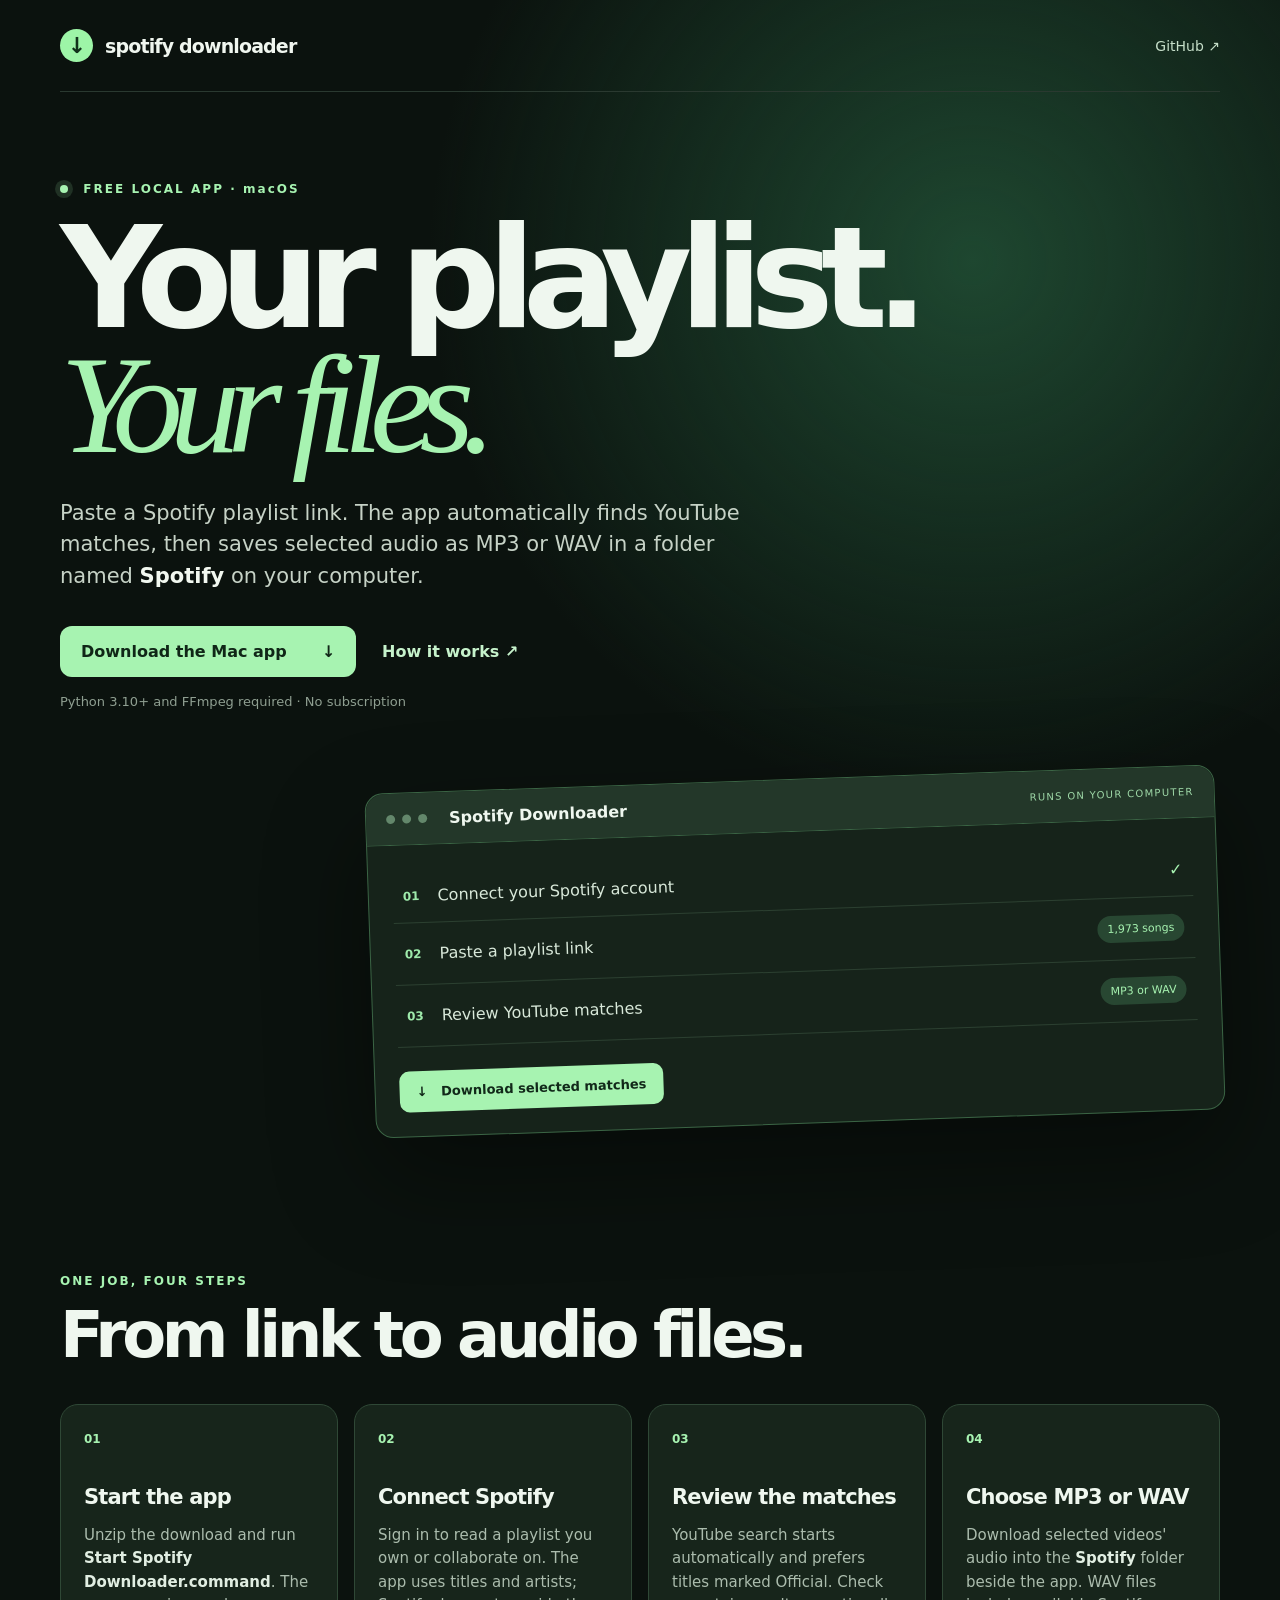
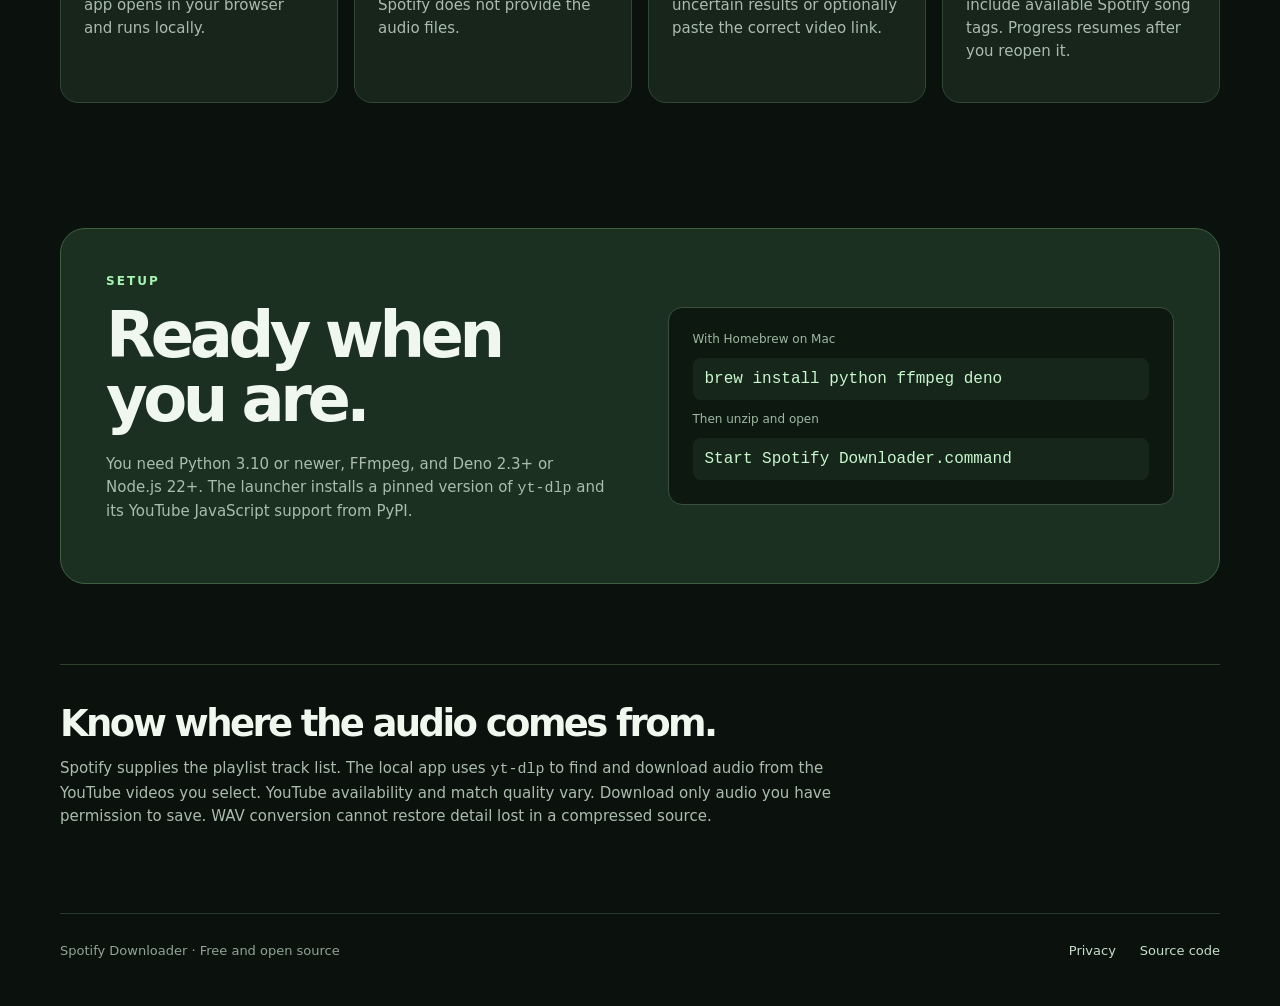
==== site/index.html @ 667ddc06 "Write Spotify metadata to WAV files and stop repeated format failures" ====
<!doctype html>
<html lang="en">
<head>
  <meta charset="utf-8">
  <meta name="viewport" content="width=device-width, initial-scale=1">
  <meta name="theme-color" content="#0b120e">
  <meta name="description" content="Download audio matched to your Spotify playlist as MP3 or WAV with a free local app.">
  <title>Spotify Downloader · Playlist to MP3 or WAV</title>
  <link rel="stylesheet" href="./style.css">
</head>
<body>
  <main class="shell">
    <header class="topbar"><a class="brand" href="./"><span class="mark">↓</span><span>spotify downloader</span></a><a class="github" href="https://github.com/aljabl/Spotify-downloader">GitHub ↗</a></header>
    <section class="hero"><div class="eyebrow"><span class="pulse"></span> FREE LOCAL APP · macOS</div><h1>Your playlist.<br><em>Your files.</em></h1><p>Paste a Spotify playlist link. The app automatically finds YouTube matches, then saves selected audio as MP3 or WAV in a folder named <strong>Spotify</strong> on your computer.</p><div class="hero-actions"><a class="button" href="./spotify-downloader-macos.zip" download>Download the Mac app <span>↓</span></a><a class="text-link" href="#how-it-works">How it works ↗</a></div><div class="hero-note">Python 3.10+ and FFmpeg required · No subscription</div></section>
    <section class="preview" aria-label="Downloader workflow"><div class="preview-head"><span class="dot"></span><span class="dot"></span><span class="dot"></span><span class="preview-title">Spotify Downloader</span><span class="preview-local">RUNS ON YOUR COMPUTER</span></div><div class="preview-body"><div class="preview-line"><span class="preview-index">01</span><span>Connect your Spotify account</span><span class="check">✓</span></div><div class="preview-line"><span class="preview-index">02</span><span>Paste a playlist link</span><span class="pill">1,973 songs</span></div><div class="preview-line"><span class="preview-index">03</span><span>Review YouTube matches</span><span class="pill">MP3 or WAV</span></div><div class="preview-download">↓ &nbsp; Download selected matches</div></div></section>
    <section class="section" id="how-it-works"><div class="eyebrow">ONE JOB, FOUR STEPS</div><h2>From link to audio files.</h2><div class="steps"><article><span>01</span><h3>Start the app</h3><p>Unzip the download and run <strong>Start Spotify Downloader.command</strong>. The app opens in your browser and runs locally.</p></article><article><span>02</span><h3>Connect Spotify</h3><p>Sign in to read a playlist you own or collaborate on. The app uses titles and artists; Spotify does not provide the audio files.</p></article><article><span>03</span><h3>Review the matches</h3><p>YouTube search starts automatically and prefers titles marked Official. Check uncertain results or optionally paste the correct video link.</p></article><article><span>04</span><h3>Choose MP3 or WAV</h3><p>Download selected videos' audio into the <strong>Spotify</strong> folder beside the app. WAV files include available Spotify song tags. Progress resumes after you reopen it.</p></article></div></section>
    <section class="install"><div><div class="eyebrow">SETUP</div><h2>Ready when you are.</h2><p>You need Python 3.10 or newer, FFmpeg, and Deno 2.3+ or Node.js 22+. The launcher installs a pinned version of <code>yt-dlp</code> and its YouTube JavaScript support from PyPI.</p></div><div class="install-code"><span>With Homebrew on Mac</span><code>brew install python ffmpeg deno</code><span>Then unzip and open</span><code>Start Spotify Downloader.command</code></div></section>
    <section class="fineprint"><h2>Know where the audio comes from.</h2><p>Spotify supplies the playlist track list. The local app uses <code>yt-dlp</code> to find and download audio from the YouTube videos you select. YouTube availability and match quality vary. Download only audio you have permission to save. WAV conversion cannot restore detail lost in a compressed source.</p></section>
    <footer><span>Spotify Downloader · Free and open source</span><div><a href="./privacy.html">Privacy</a><a href="https://github.com/aljabl/Spotify-downloader">Source code</a></div></footer>
  </main>
</body>
</html>
---- site/style.css ----
:root{font-family:Inter,ui-sans-serif,system-ui,-apple-system,BlinkMacSystemFont,"Segoe UI",sans-serif;color:#eff7ef;background:#0b120e;font-synthesis:none}*{box-sizing:border-box}html{scroll-behavior:smooth}body{margin:0;background:radial-gradient(circle at 76% 10%,#1e4730 0,transparent 34rem),#0b120e}.shell{width:min(1160px,calc(100% - 48px));margin:auto}.topbar{height:92px;display:flex;justify-content:space-between;align-items:center;border-bottom:1px solid #2a3930}.brand{display:flex;align-items:center;gap:12px;font-size:19px;font-weight:800;letter-spacing:-.045em;text-decoration:none;color:#f0f6ef}.mark{display:grid;place-items:center;width:33px;height:33px;background:#9df5a7;color:#12321b;border-radius:50%;font-size:22px}.github{color:#c6dfc9;text-decoration:none;font-size:14px}.hero{padding:90px 0 70px;max-width:900px}.eyebrow{color:#a7f3b1;font-size:12px;font-weight:800;letter-spacing:.17em}.pulse{display:inline-block;width:8px;height:8px;border-radius:50%;background:#a7f3b1;box-shadow:0 0 0 5px #a7f3b122;margin-right:9px}.hero h1{font-size:clamp(72px,11vw,150px);letter-spacing:-.092em;line-height:.89;margin:20px 0 30px}.hero em{color:#a7f3b1;font-family:Georgia,serif;font-weight:400}.hero p{color:#c6d2c6;font-size:21px;line-height:1.5;max-width:680px}.hero p strong{color:#f2f8f0}.hero-actions{display:flex;gap:26px;align-items:center;flex-wrap:wrap;margin:34px 0 17px}.button{display:inline-flex;gap:35px;align-items:center;justify-content:space-between;padding:16px 21px;background:#a7f3b1;color:#102617;border-radius:12px;text-decoration:none;font-weight:800}.button:hover{background:#c7facd}.text-link{color:#c6f2cb;text-decoration:none;font-weight:700}.hero-note{font-size:13px;color:#8f9f91}.preview{max-width:850px;margin:0 0 110px auto;border:1px solid #3b6545;background:#16231a;border-radius:18px;box-shadow:0 40px 100px #0006;transform:rotate(-2deg)}.preview-head{display:flex;align-items:center;gap:7px;background:#233729;border-bottom:1px solid #3b6545;padding:16px 20px;border-radius:18px 18px 0 0}.dot{height:9px;width:9px;border-radius:50%;background:#63876b}.preview-title{margin-left:15px;font-weight:700}.preview-local{margin-left:auto;font-size:10px;letter-spacing:.13em;color:#9fd9a8}.preview-body{padding:24px}.preview-line{display:flex;gap:18px;align-items:center;border-bottom:1px solid #2c4031;padding:17px 10px;color:#d8e8d9}.preview-index{color:#9eeaab;font-size:12px;font-weight:800}.check,.pill{margin-left:auto;color:#a7f3b1}.pill{font-size:11px;background:#284732;padding:7px 10px;border-radius:999px}.preview-download{display:inline-block;margin-top:24px;padding:13px 17px;border-radius:10px;background:#a7f3b1;color:#112819;font-weight:800;font-size:13px}.section{padding:40px 0 90px}.section h2,.install h2,.fineprint h2{font-size:clamp(39px,5vw,64px);letter-spacing:-.07em;line-height:1;margin:15px 0 37px}.steps{display:grid;grid-template-columns:repeat(4,1fr);gap:16px}.steps article{border:1px solid #2f4836;background:#17251b;border-radius:18px;padding:23px;min-height:260px}.steps article>span{color:#a7f3b1;font-weight:800;font-size:12px}.steps h3{font-size:21px;margin:38px 0 11px;letter-spacing:-.04em}.steps p,.install p,.fineprint p{color:#abbcad;line-height:1.55;font-size:15px}.steps strong{color:#e1eee2}.install{display:grid;grid-template-columns:1fr 1fr;gap:55px;align-items:center;background:#1c3021;border:1px solid #3c6142;border-radius:25px;padding:45px;margin:35px 0 80px}.install h2{margin-bottom:22px}.install-code{background:#0c1810;border:1px solid #39503e;border-radius:14px;padding:24px;display:grid;gap:12px}.install-code span{font-size:12px;color:#9eb9a2}.install-code code{display:block;padding:12px;background:#17261b;border-radius:8px;overflow:auto;color:#c9f7cf}.fineprint{border-top:1px solid #29402e;padding:5px 0 70px}.fineprint h2{font-size:37px;margin:35px 0 15px}.fineprint p{max-width:780px}code{font-family:ui-monospace,SFMono-Regular,Menlo,monospace}footer{display:flex;justify-content:space-between;gap:20px;flex-wrap:wrap;border-top:1px solid #2a3930;padding:29px 0 50px;color:#91a495;font-size:13px}footer div{display:flex;gap:24px}footer a{color:#c6dfc9;text-decoration:none}@media(max-width:850px){.steps{grid-template-columns:repeat(2,1fr)}.install{grid-template-columns:1fr}.preview{transform:none;margin-bottom:70px}}@media(max-width:550px){.shell{width:calc(100% - 28px)}.hero{padding:65px 0}.hero h1{font-size:clamp(60px,16vw,100px)}.hero p{font-size:18px}.steps{grid-template-columns:1fr}.steps article{min-height:0}.steps h3{margin-top:18px}.install{padding:25px}.preview-local{display:none}}
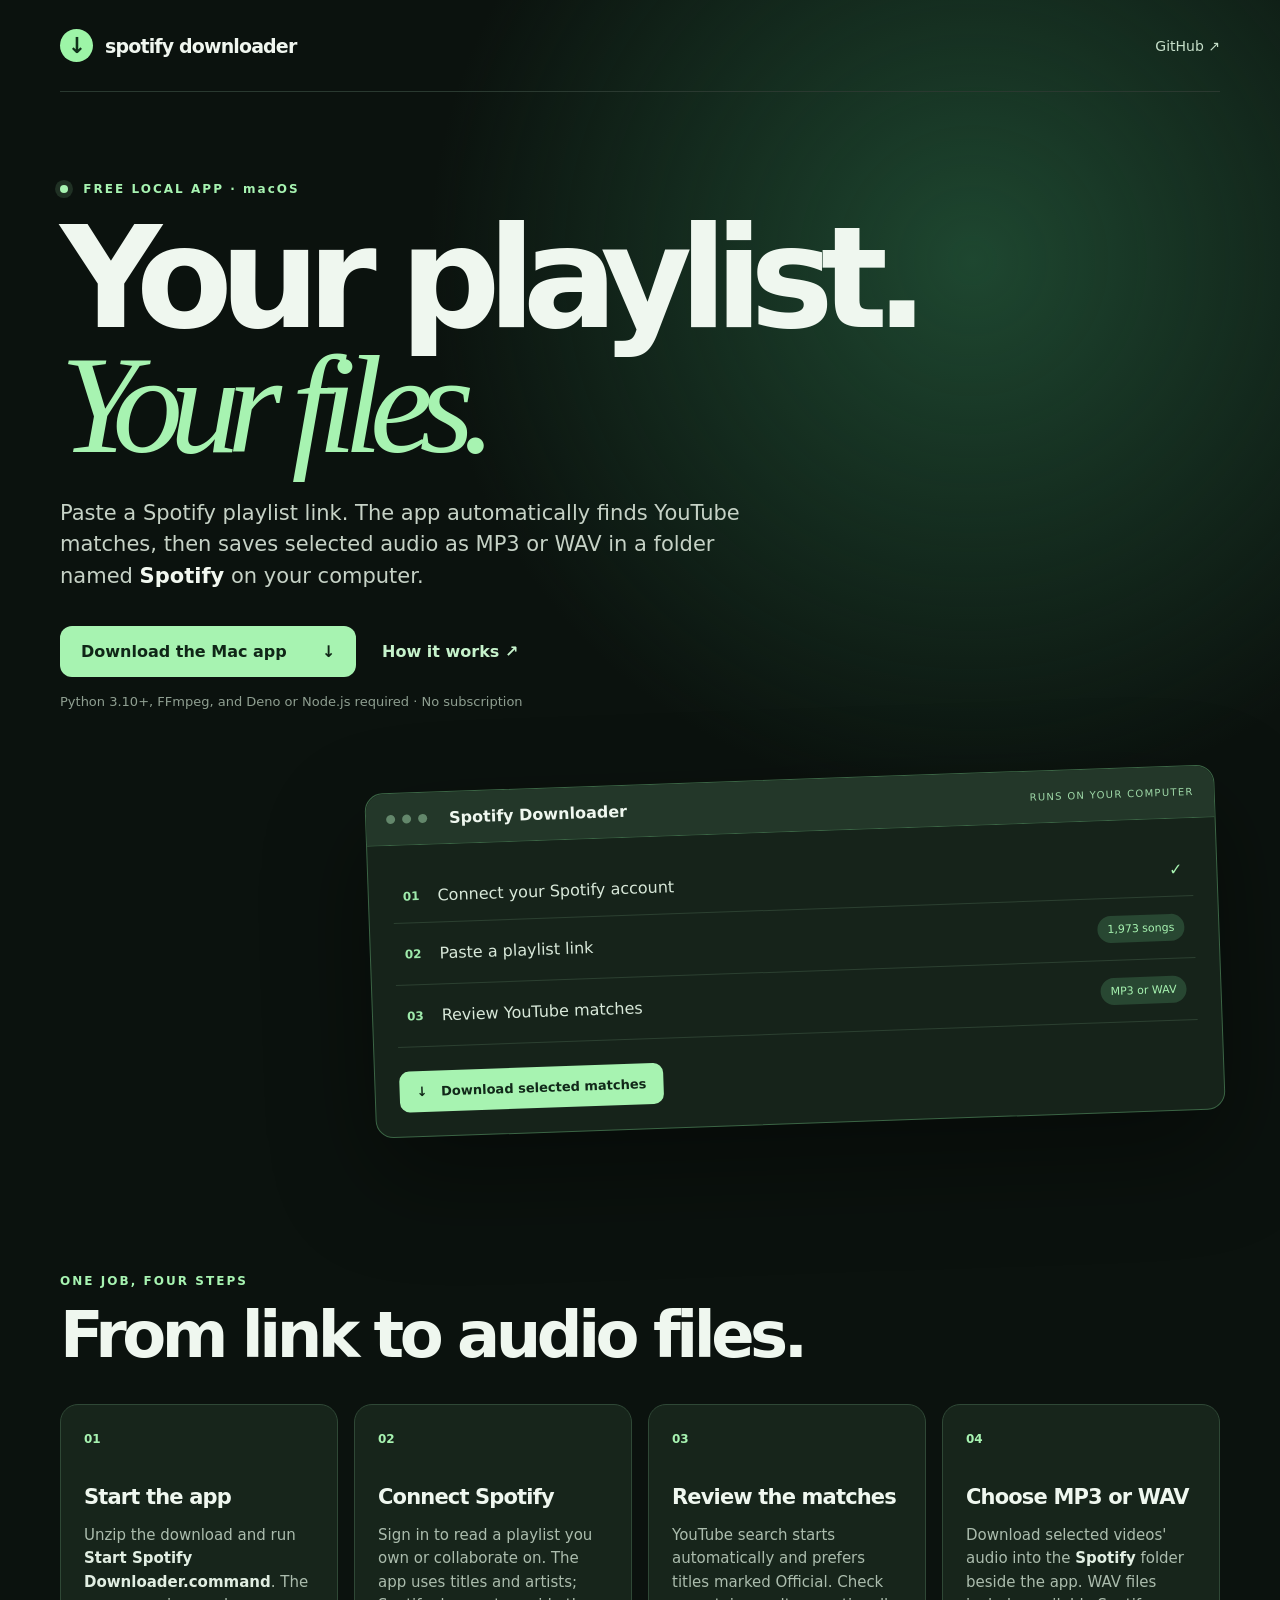
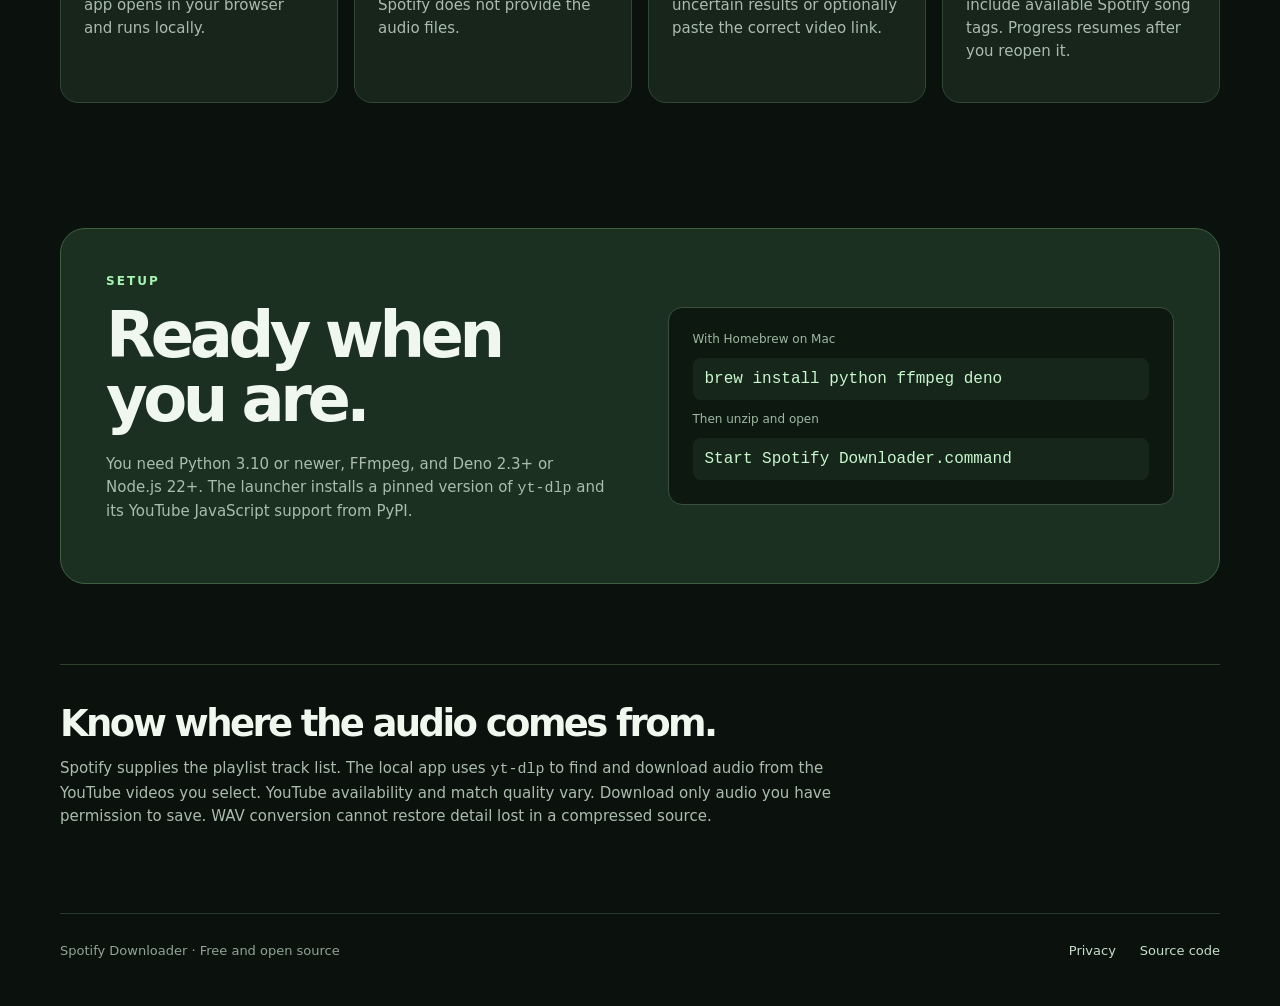
==== commit c240a575: "Explain stopped downloads in the app" ====
--- a/site/index.html
+++ b/site/index.html
@@ -11,7 +11,7 @@
 <body>
   <main class="shell">
     <header class="topbar"><a class="brand" href="./"><span class="mark">↓</span><span>spotify downloader</span></a><a class="github" href="https://github.com/aljabl/Spotify-downloader">GitHub ↗</a></header>
-    <section class="hero"><div class="eyebrow"><span class="pulse"></span> FREE LOCAL APP · macOS</div><h1>Your playlist.<br><em>Your files.</em></h1><p>Paste a Spotify playlist link. The app automatically finds YouTube matches, then saves selected audio as MP3 or WAV in a folder named <strong>Spotify</strong> on your computer.</p><div class="hero-actions"><a class="button" href="./spotify-downloader-macos.zip" download>Download the Mac app <span>↓</span></a><a class="text-link" href="#how-it-works">How it works ↗</a></div><div class="hero-note">Python 3.10+ and FFmpeg required · No subscription</div></section>
+    <section class="hero"><div class="eyebrow"><span class="pulse"></span> FREE LOCAL APP · macOS</div><h1>Your playlist.<br><em>Your files.</em></h1><p>Paste a Spotify playlist link. The app automatically finds YouTube matches, then saves selected audio as MP3 or WAV in a folder named <strong>Spotify</strong> on your computer.</p><div class="hero-actions"><a class="button" href="./spotify-downloader-macos.zip" download>Download the Mac app <span>↓</span></a><a class="text-link" href="#how-it-works">How it works ↗</a></div><div class="hero-note">Python 3.10+, FFmpeg, and Deno or Node.js required · No subscription</div></section>
     <section class="preview" aria-label="Downloader workflow"><div class="preview-head"><span class="dot"></span><span class="dot"></span><span class="dot"></span><span class="preview-title">Spotify Downloader</span><span class="preview-local">RUNS ON YOUR COMPUTER</span></div><div class="preview-body"><div class="preview-line"><span class="preview-index">01</span><span>Connect your Spotify account</span><span class="check">✓</span></div><div class="preview-line"><span class="preview-index">02</span><span>Paste a playlist link</span><span class="pill">1,973 songs</span></div><div class="preview-line"><span class="preview-index">03</span><span>Review YouTube matches</span><span class="pill">MP3 or WAV</span></div><div class="preview-download">↓ &nbsp; Download selected matches</div></div></section>
     <section class="section" id="how-it-works"><div class="eyebrow">ONE JOB, FOUR STEPS</div><h2>From link to audio files.</h2><div class="steps"><article><span>01</span><h3>Start the app</h3><p>Unzip the download and run <strong>Start Spotify Downloader.command</strong>. The app opens in your browser and runs locally.</p></article><article><span>02</span><h3>Connect Spotify</h3><p>Sign in to read a playlist you own or collaborate on. The app uses titles and artists; Spotify does not provide the audio files.</p></article><article><span>03</span><h3>Review the matches</h3><p>YouTube search starts automatically and prefers titles marked Official. Check uncertain results or optionally paste the correct video link.</p></article><article><span>04</span><h3>Choose MP3 or WAV</h3><p>Download selected videos' audio into the <strong>Spotify</strong> folder beside the app. WAV files include available Spotify song tags. Progress resumes after you reopen it.</p></article></div></section>
     <section class="install"><div><div class="eyebrow">SETUP</div><h2>Ready when you are.</h2><p>You need Python 3.10 or newer, FFmpeg, and Deno 2.3+ or Node.js 22+. The launcher installs a pinned version of <code>yt-dlp</code> and its YouTube JavaScript support from PyPI.</p></div><div class="install-code"><span>With Homebrew on Mac</span><code>brew install python ffmpeg deno</code><span>Then unzip and open</span><code>Start Spotify Downloader.command</code></div></section>
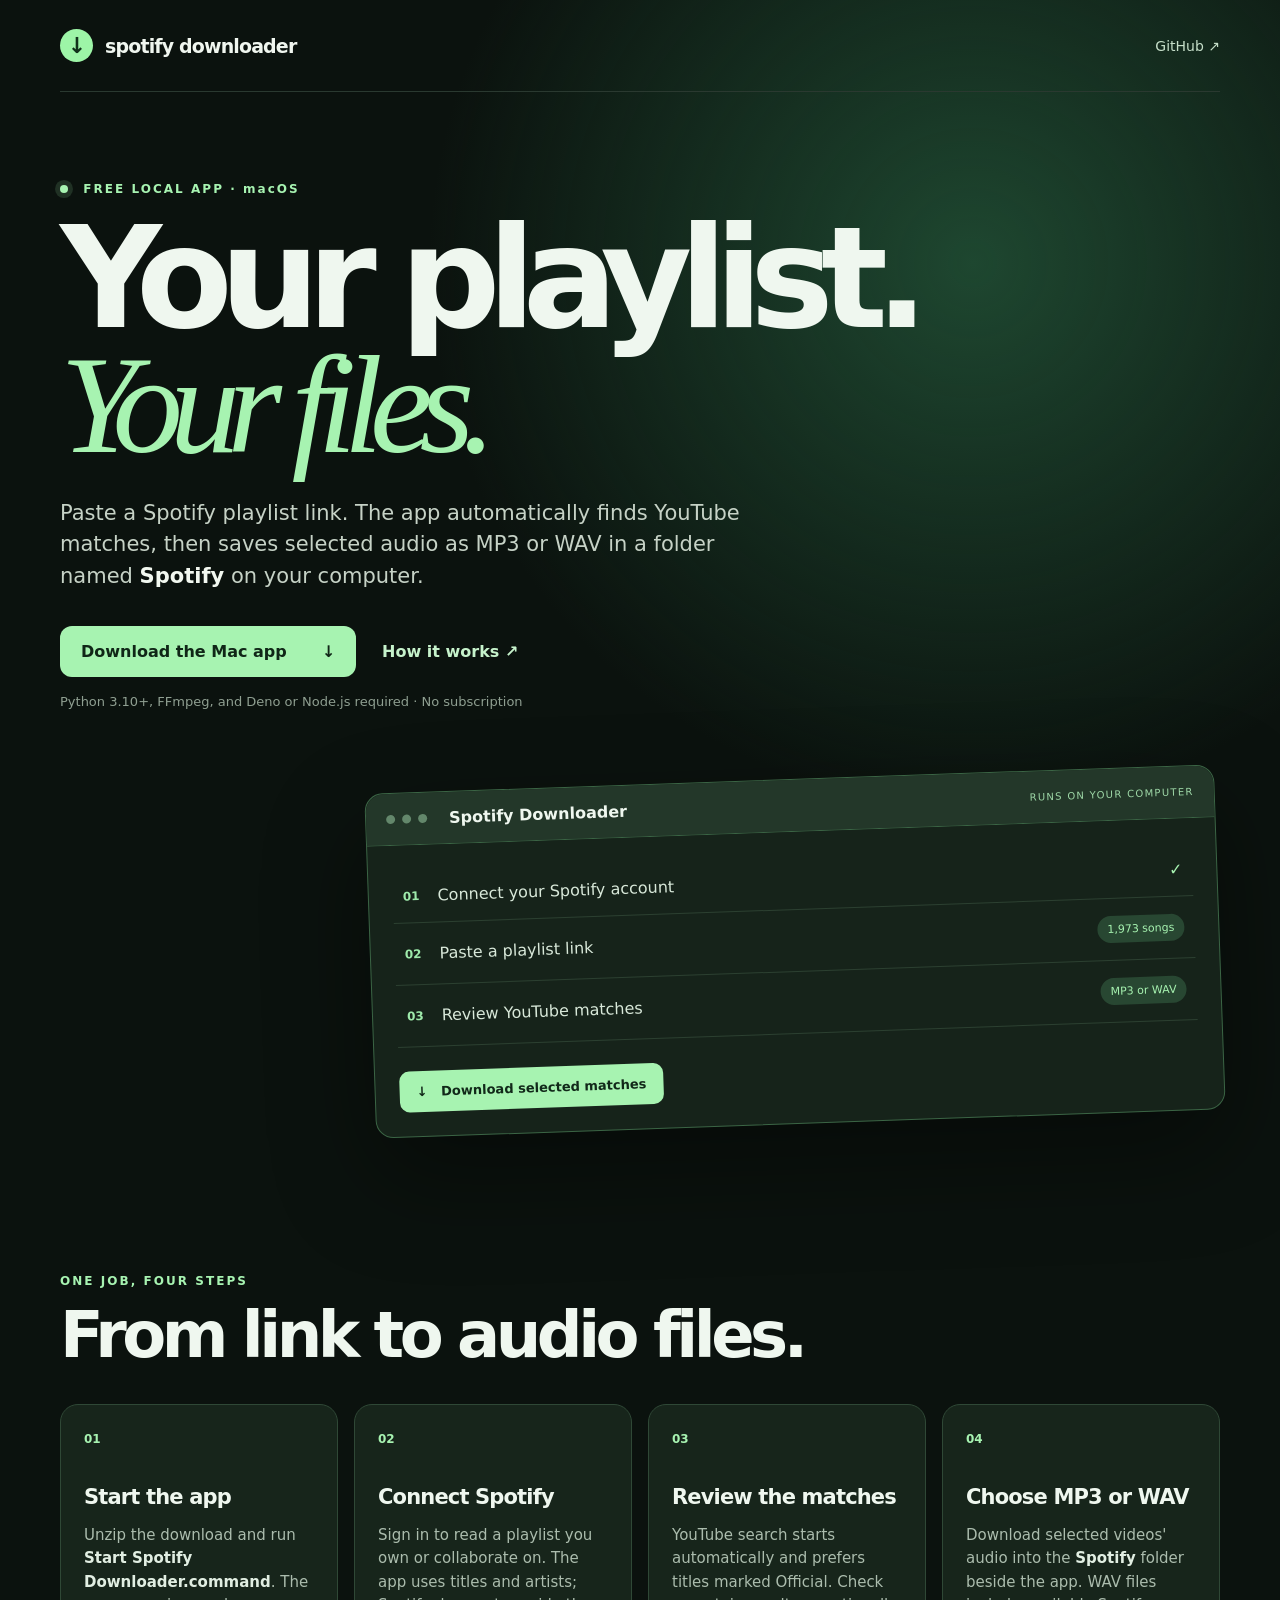
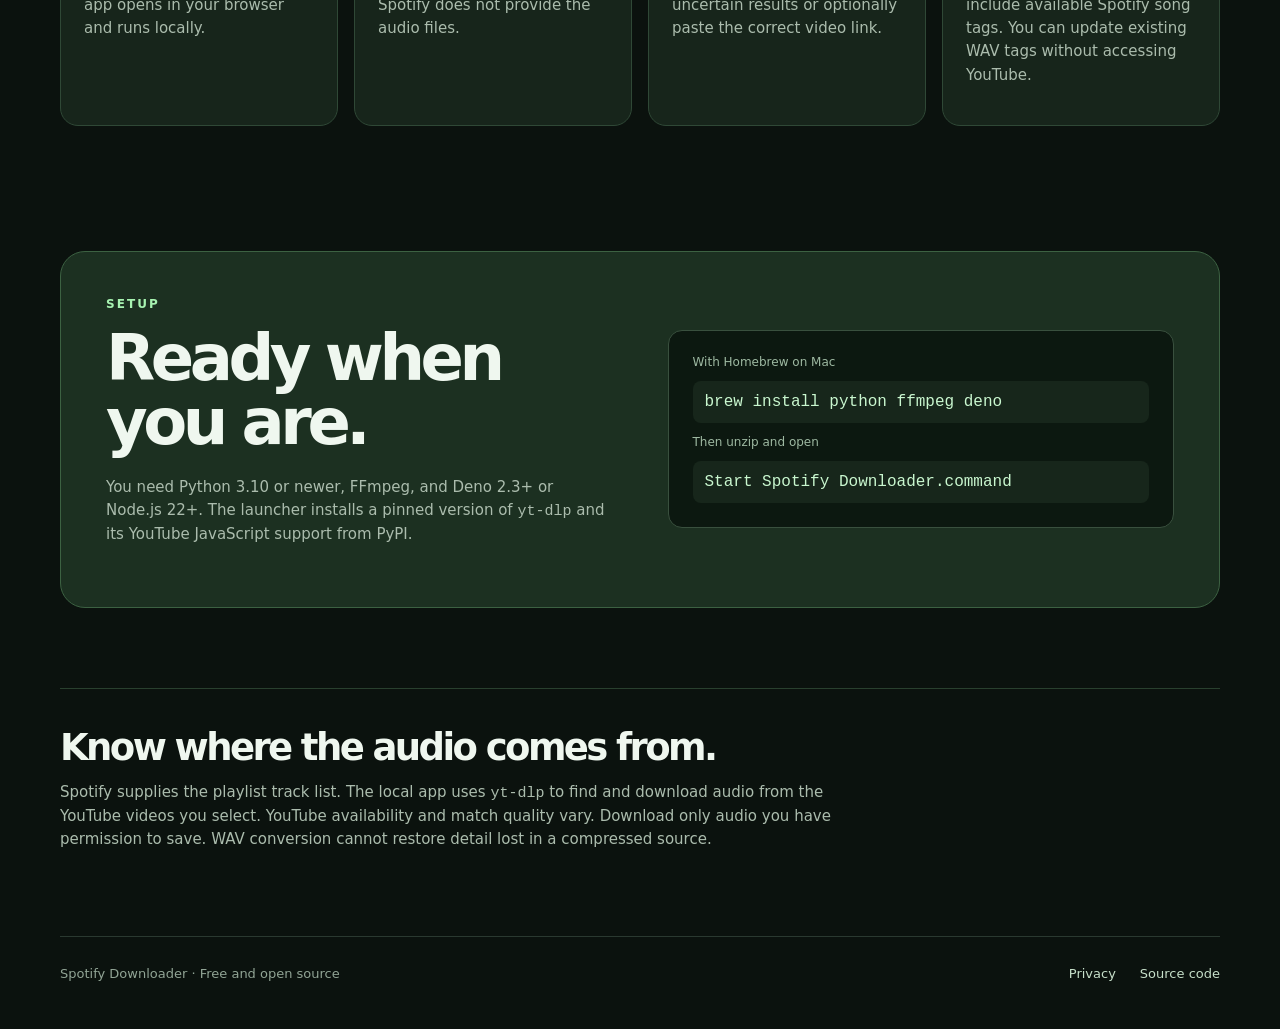
==== commit 51792dea: "Tag existing WAV files without YouTube access" ====
--- a/site/index.html
+++ b/site/index.html
@@ -13,7 +13,7 @@
     <header class="topbar"><a class="brand" href="./"><span class="mark">↓</span><span>spotify downloader</span></a><a class="github" href="https://github.com/aljabl/Spotify-downloader">GitHub ↗</a></header>
     <section class="hero"><div class="eyebrow"><span class="pulse"></span> FREE LOCAL APP · macOS</div><h1>Your playlist.<br><em>Your files.</em></h1><p>Paste a Spotify playlist link. The app automatically finds YouTube matches, then saves selected audio as MP3 or WAV in a folder named <strong>Spotify</strong> on your computer.</p><div class="hero-actions"><a class="button" href="./spotify-downloader-macos.zip" download>Download the Mac app <span>↓</span></a><a class="text-link" href="#how-it-works">How it works ↗</a></div><div class="hero-note">Python 3.10+, FFmpeg, and Deno or Node.js required · No subscription</div></section>
     <section class="preview" aria-label="Downloader workflow"><div class="preview-head"><span class="dot"></span><span class="dot"></span><span class="dot"></span><span class="preview-title">Spotify Downloader</span><span class="preview-local">RUNS ON YOUR COMPUTER</span></div><div class="preview-body"><div class="preview-line"><span class="preview-index">01</span><span>Connect your Spotify account</span><span class="check">✓</span></div><div class="preview-line"><span class="preview-index">02</span><span>Paste a playlist link</span><span class="pill">1,973 songs</span></div><div class="preview-line"><span class="preview-index">03</span><span>Review YouTube matches</span><span class="pill">MP3 or WAV</span></div><div class="preview-download">↓ &nbsp; Download selected matches</div></div></section>
-    <section class="section" id="how-it-works"><div class="eyebrow">ONE JOB, FOUR STEPS</div><h2>From link to audio files.</h2><div class="steps"><article><span>01</span><h3>Start the app</h3><p>Unzip the download and run <strong>Start Spotify Downloader.command</strong>. The app opens in your browser and runs locally.</p></article><article><span>02</span><h3>Connect Spotify</h3><p>Sign in to read a playlist you own or collaborate on. The app uses titles and artists; Spotify does not provide the audio files.</p></article><article><span>03</span><h3>Review the matches</h3><p>YouTube search starts automatically and prefers titles marked Official. Check uncertain results or optionally paste the correct video link.</p></article><article><span>04</span><h3>Choose MP3 or WAV</h3><p>Download selected videos' audio into the <strong>Spotify</strong> folder beside the app. WAV files include available Spotify song tags. Progress resumes after you reopen it.</p></article></div></section>
+    <section class="section" id="how-it-works"><div class="eyebrow">ONE JOB, FOUR STEPS</div><h2>From link to audio files.</h2><div class="steps"><article><span>01</span><h3>Start the app</h3><p>Unzip the download and run <strong>Start Spotify Downloader.command</strong>. The app opens in your browser and runs locally.</p></article><article><span>02</span><h3>Connect Spotify</h3><p>Sign in to read a playlist you own or collaborate on. The app uses titles and artists; Spotify does not provide the audio files.</p></article><article><span>03</span><h3>Review the matches</h3><p>YouTube search starts automatically and prefers titles marked Official. Check uncertain results or optionally paste the correct video link.</p></article><article><span>04</span><h3>Choose MP3 or WAV</h3><p>Download selected videos' audio into the <strong>Spotify</strong> folder beside the app. WAV files include available Spotify song tags. You can update existing WAV tags without accessing YouTube.</p></article></div></section>
     <section class="install"><div><div class="eyebrow">SETUP</div><h2>Ready when you are.</h2><p>You need Python 3.10 or newer, FFmpeg, and Deno 2.3+ or Node.js 22+. The launcher installs a pinned version of <code>yt-dlp</code> and its YouTube JavaScript support from PyPI.</p></div><div class="install-code"><span>With Homebrew on Mac</span><code>brew install python ffmpeg deno</code><span>Then unzip and open</span><code>Start Spotify Downloader.command</code></div></section>
     <section class="fineprint"><h2>Know where the audio comes from.</h2><p>Spotify supplies the playlist track list. The local app uses <code>yt-dlp</code> to find and download audio from the YouTube videos you select. YouTube availability and match quality vary. Download only audio you have permission to save. WAV conversion cannot restore detail lost in a compressed source.</p></section>
     <footer><span>Spotify Downloader · Free and open source</span><div><a href="./privacy.html">Privacy</a><a href="https://github.com/aljabl/Spotify-downloader">Source code</a></div></footer>
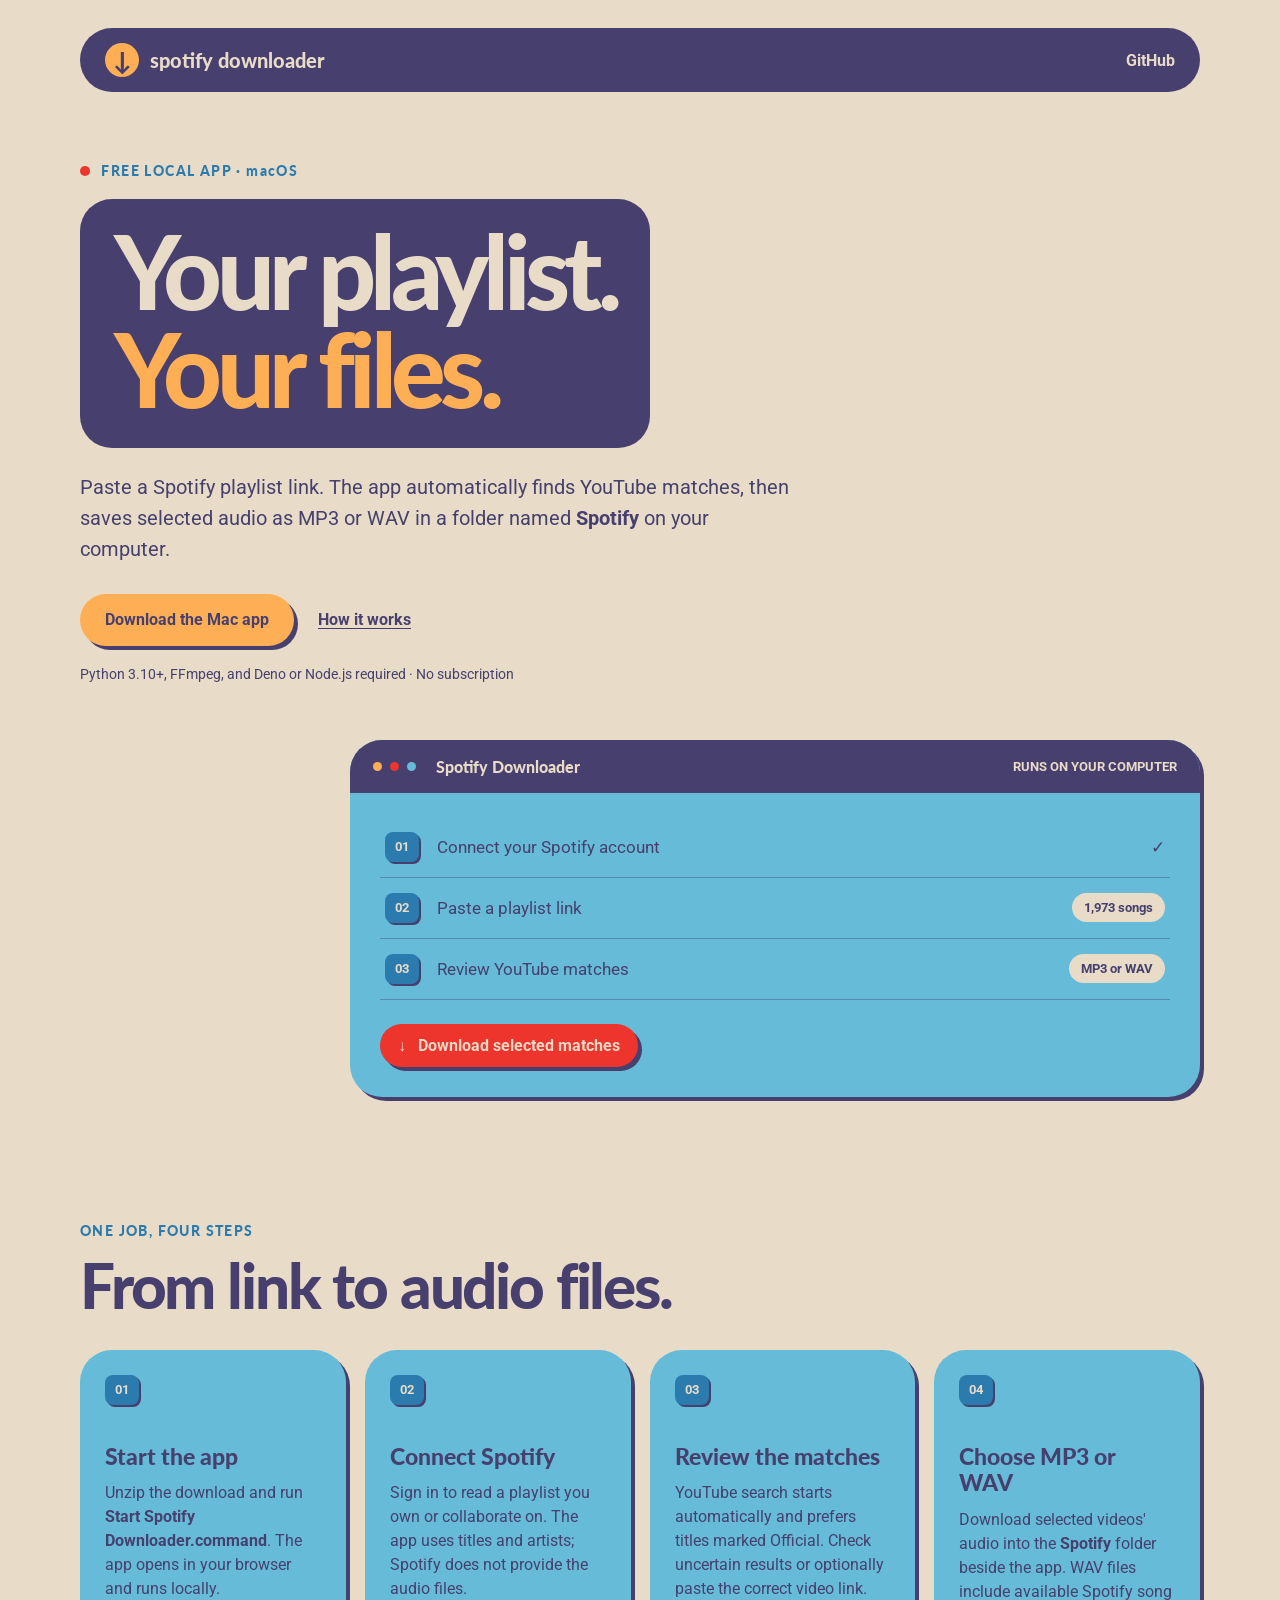
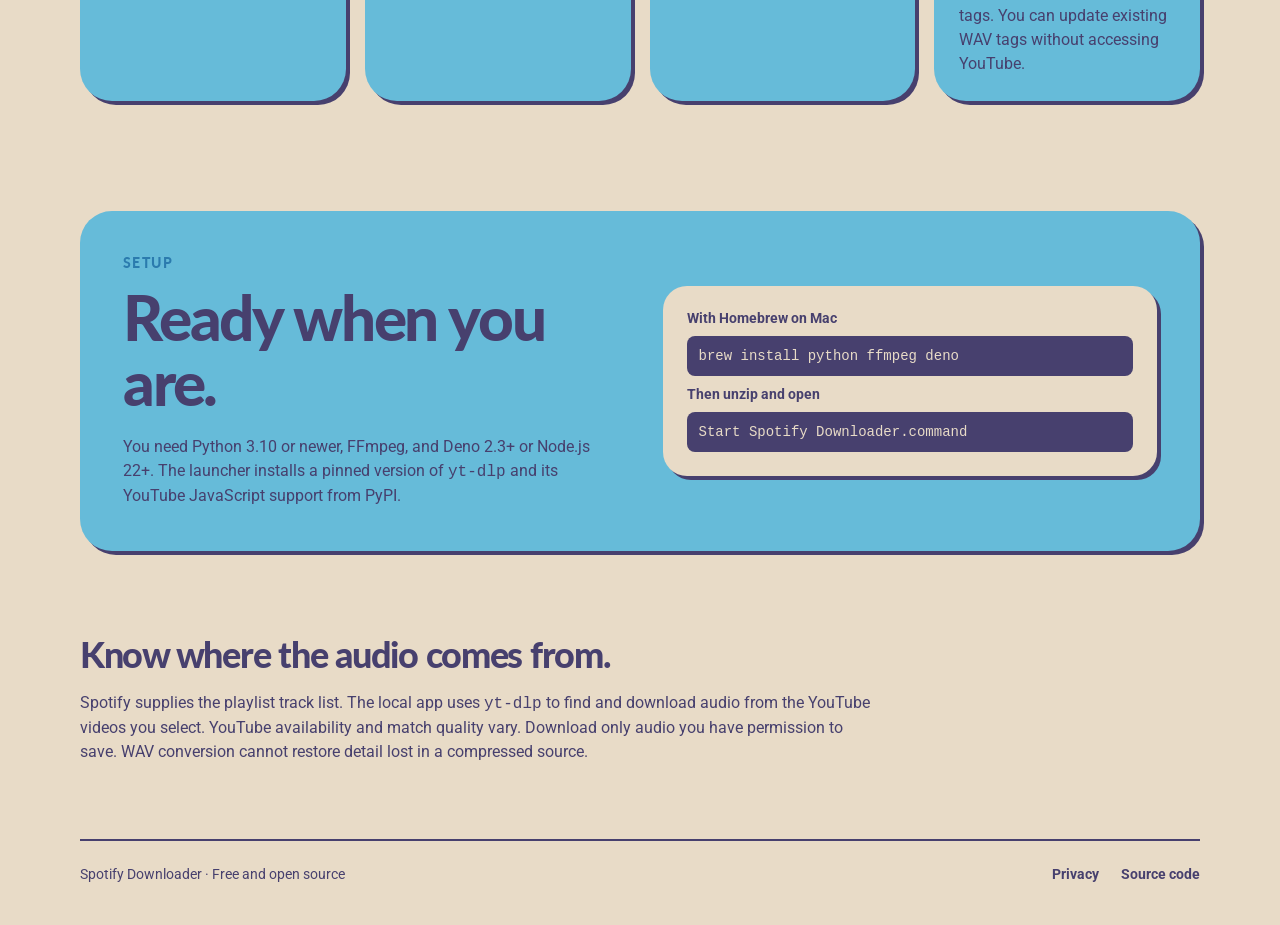
==== commit 8f2f568f: "Match downloader theme to Alexandra portfolio" ====
--- a/site/index.html
+++ b/site/index.html
@@ -3,15 +3,15 @@
 <head>
   <meta charset="utf-8">
   <meta name="viewport" content="width=device-width, initial-scale=1">
-  <meta name="theme-color" content="#0b120e">
+  <meta name="theme-color" content="#e8dbc7">
   <meta name="description" content="Download audio matched to your Spotify playlist as MP3 or WAV with a free local app.">
   <title>Spotify Downloader · Playlist to MP3 or WAV</title>
   <link rel="stylesheet" href="./style.css">
 </head>
 <body>
   <main class="shell">
-    <header class="topbar"><a class="brand" href="./"><span class="mark">↓</span><span>spotify downloader</span></a><a class="github" href="https://github.com/aljabl/Spotify-downloader">GitHub ↗</a></header>
-    <section class="hero"><div class="eyebrow"><span class="pulse"></span> FREE LOCAL APP · macOS</div><h1>Your playlist.<br><em>Your files.</em></h1><p>Paste a Spotify playlist link. The app automatically finds YouTube matches, then saves selected audio as MP3 or WAV in a folder named <strong>Spotify</strong> on your computer.</p><div class="hero-actions"><a class="button" href="./spotify-downloader-macos.zip" download>Download the Mac app <span>↓</span></a><a class="text-link" href="#how-it-works">How it works ↗</a></div><div class="hero-note">Python 3.10+, FFmpeg, and Deno or Node.js required · No subscription</div></section>
+    <header class="topbar"><a class="brand" href="./"><span class="mark">↓</span><span>spotify downloader</span></a><a class="github" href="https://github.com/aljabl/Spotify-downloader">GitHub</a></header>
+    <section class="hero"><div class="eyebrow"><span class="pulse"></span> FREE LOCAL APP · macOS</div><h1>Your playlist.<br><em>Your files.</em></h1><p>Paste a Spotify playlist link. The app automatically finds YouTube matches, then saves selected audio as MP3 or WAV in a folder named <strong>Spotify</strong> on your computer.</p><div class="hero-actions"><a class="button" href="./spotify-downloader-macos.zip" download>Download the Mac app</a><a class="text-link" href="#how-it-works">How it works</a></div><div class="hero-note">Python 3.10+, FFmpeg, and Deno or Node.js required · No subscription</div></section>
     <section class="preview" aria-label="Downloader workflow"><div class="preview-head"><span class="dot"></span><span class="dot"></span><span class="dot"></span><span class="preview-title">Spotify Downloader</span><span class="preview-local">RUNS ON YOUR COMPUTER</span></div><div class="preview-body"><div class="preview-line"><span class="preview-index">01</span><span>Connect your Spotify account</span><span class="check">✓</span></div><div class="preview-line"><span class="preview-index">02</span><span>Paste a playlist link</span><span class="pill">1,973 songs</span></div><div class="preview-line"><span class="preview-index">03</span><span>Review YouTube matches</span><span class="pill">MP3 or WAV</span></div><div class="preview-download">↓ &nbsp; Download selected matches</div></div></section>
     <section class="section" id="how-it-works"><div class="eyebrow">ONE JOB, FOUR STEPS</div><h2>From link to audio files.</h2><div class="steps"><article><span>01</span><h3>Start the app</h3><p>Unzip the download and run <strong>Start Spotify Downloader.command</strong>. The app opens in your browser and runs locally.</p></article><article><span>02</span><h3>Connect Spotify</h3><p>Sign in to read a playlist you own or collaborate on. The app uses titles and artists; Spotify does not provide the audio files.</p></article><article><span>03</span><h3>Review the matches</h3><p>YouTube search starts automatically and prefers titles marked Official. Check uncertain results or optionally paste the correct video link.</p></article><article><span>04</span><h3>Choose MP3 or WAV</h3><p>Download selected videos' audio into the <strong>Spotify</strong> folder beside the app. WAV files include available Spotify song tags. You can update existing WAV tags without accessing YouTube.</p></article></div></section>
     <section class="install"><div><div class="eyebrow">SETUP</div><h2>Ready when you are.</h2><p>You need Python 3.10 or newer, FFmpeg, and Deno 2.3+ or Node.js 22+. The launcher installs a pinned version of <code>yt-dlp</code> and its YouTube JavaScript support from PyPI.</p></div><div class="install-code"><span>With Homebrew on Mac</span><code>brew install python ffmpeg deno</code><span>Then unzip and open</span><code>Start Spotify Downloader.command</code></div></section>
--- a/site/style.css
+++ b/site/style.css
@@ -1 +1,72 @@
-:root{font-family:Inter,ui-sans-serif,system-ui,-apple-system,BlinkMacSystemFont,"Segoe UI",sans-serif;color:#eff7ef;background:#0b120e;font-synthesis:none}*{box-sizing:border-box}html{scroll-behavior:smooth}body{margin:0;background:radial-gradient(circle at 76% 10%,#1e4730 0,transparent 34rem),#0b120e}.shell{width:min(1160px,calc(100% - 48px));margin:auto}.topbar{height:92px;display:flex;justify-content:space-between;align-items:center;border-bottom:1px solid #2a3930}.brand{display:flex;align-items:center;gap:12px;font-size:19px;font-weight:800;letter-spacing:-.045em;text-decoration:none;color:#f0f6ef}.mark{display:grid;place-items:center;width:33px;height:33px;background:#9df5a7;color:#12321b;border-radius:50%;font-size:22px}.github{color:#c6dfc9;text-decoration:none;font-size:14px}.hero{padding:90px 0 70px;max-width:900px}.eyebrow{color:#a7f3b1;font-size:12px;font-weight:800;letter-spacing:.17em}.pulse{display:inline-block;width:8px;height:8px;border-radius:50%;background:#a7f3b1;box-shadow:0 0 0 5px #a7f3b122;margin-right:9px}.hero h1{font-size:clamp(72px,11vw,150px);letter-spacing:-.092em;line-height:.89;margin:20px 0 30px}.hero em{color:#a7f3b1;font-family:Georgia,serif;font-weight:400}.hero p{color:#c6d2c6;font-size:21px;line-height:1.5;max-width:680px}.hero p strong{color:#f2f8f0}.hero-actions{display:flex;gap:26px;align-items:center;flex-wrap:wrap;margin:34px 0 17px}.button{display:inline-flex;gap:35px;align-items:center;justify-content:space-between;padding:16px 21px;background:#a7f3b1;color:#102617;border-radius:12px;text-decoration:none;font-weight:800}.button:hover{background:#c7facd}.text-link{color:#c6f2cb;text-decoration:none;font-weight:700}.hero-note{font-size:13px;color:#8f9f91}.preview{max-width:850px;margin:0 0 110px auto;border:1px solid #3b6545;background:#16231a;border-radius:18px;box-shadow:0 40px 100px #0006;transform:rotate(-2deg)}.preview-head{display:flex;align-items:center;gap:7px;background:#233729;border-bottom:1px solid #3b6545;padding:16px 20px;border-radius:18px 18px 0 0}.dot{height:9px;width:9px;border-radius:50%;background:#63876b}.preview-title{margin-left:15px;font-weight:700}.preview-local{margin-left:auto;font-size:10px;letter-spacing:.13em;color:#9fd9a8}.preview-body{padding:24px}.preview-line{display:flex;gap:18px;align-items:center;border-bottom:1px solid #2c4031;padding:17px 10px;color:#d8e8d9}.preview-index{color:#9eeaab;font-size:12px;font-weight:800}.check,.pill{margin-left:auto;color:#a7f3b1}.pill{font-size:11px;background:#284732;padding:7px 10px;border-radius:999px}.preview-download{display:inline-block;margin-top:24px;padding:13px 17px;border-radius:10px;background:#a7f3b1;color:#112819;font-weight:800;font-size:13px}.section{padding:40px 0 90px}.section h2,.install h2,.fineprint h2{font-size:clamp(39px,5vw,64px);letter-spacing:-.07em;line-height:1;margin:15px 0 37px}.steps{display:grid;grid-template-columns:repeat(4,1fr);gap:16px}.steps article{border:1px solid #2f4836;background:#17251b;border-radius:18px;padding:23px;min-height:260px}.steps article>span{color:#a7f3b1;font-weight:800;font-size:12px}.steps h3{font-size:21px;margin:38px 0 11px;letter-spacing:-.04em}.steps p,.install p,.fineprint p{color:#abbcad;line-height:1.55;font-size:15px}.steps strong{color:#e1eee2}.install{display:grid;grid-template-columns:1fr 1fr;gap:55px;align-items:center;background:#1c3021;border:1px solid #3c6142;border-radius:25px;padding:45px;margin:35px 0 80px}.install h2{margin-bottom:22px}.install-code{background:#0c1810;border:1px solid #39503e;border-radius:14px;padding:24px;display:grid;gap:12px}.install-code span{font-size:12px;color:#9eb9a2}.install-code code{display:block;padding:12px;background:#17261b;border-radius:8px;overflow:auto;color:#c9f7cf}.fineprint{border-top:1px solid #29402e;padding:5px 0 70px}.fineprint h2{font-size:37px;margin:35px 0 15px}.fineprint p{max-width:780px}code{font-family:ui-monospace,SFMono-Regular,Menlo,monospace}footer{display:flex;justify-content:space-between;gap:20px;flex-wrap:wrap;border-top:1px solid #2a3930;padding:29px 0 50px;color:#91a495;font-size:13px}footer div{display:flex;gap:24px}footer a{color:#c6dfc9;text-decoration:none}@media(max-width:850px){.steps{grid-template-columns:repeat(2,1fr)}.install{grid-template-columns:1fr}.preview{transform:none;margin-bottom:70px}}@media(max-width:550px){.shell{width:calc(100% - 28px)}.hero{padding:65px 0}.hero h1{font-size:clamp(60px,16vw,100px)}.hero p{font-size:18px}.steps{grid-template-columns:1fr}.steps article{min-height:0}.steps h3{margin-top:18px}.install{padding:25px}.preview-local{display:none}}
+@import url('https://fonts.googleapis.com/css2?family=Lato:wght@700;900&family=Roboto:wght@400;500;700&display=swap');
+
+:root {
+  font-family: Roboto, Arial, sans-serif;
+  color: #47406e;
+  background: #e8dbc7;
+  font-synthesis: none;
+  --cream: #e8dbc7;
+  --purple: #47406e;
+  --blue: #66bbd9;
+  --deep-blue: #2b7bae;
+  --orange: #feaf55;
+  --red: #ed342d;
+  --shadow: 4px 4px 0 var(--purple);
+}
+* { box-sizing: border-box; }
+html { scroll-behavior: smooth; }
+body { margin: 0; background: var(--cream); }
+a { color: inherit; }
+a:focus-visible { outline: 3px solid var(--red); outline-offset: 4px; }
+.shell { width: min(1120px, calc(100% - 48px)); margin: auto; }
+.topbar { display: flex; align-items: center; justify-content: space-between; gap: 20px; margin: 28px 0 0; padding: 15px 25px; background: var(--purple); color: var(--cream); border-radius: 32px; }
+.brand { display: inline-flex; align-items: center; gap: 11px; color: var(--cream); text-decoration: none; font-family: Lato, Arial, sans-serif; font-size: 20px; font-weight: 900; }
+.mark { display: grid; place-items: center; width: 34px; height: 34px; border-radius: 50%; color: var(--purple); background: var(--orange); font: 900 25px Lato, Arial, sans-serif; }
+.github { color: var(--cream); text-decoration: none; font-weight: 700; }
+.github:hover, footer a:hover, .text-link:hover { text-decoration: underline; }
+.hero { padding: 70px 0 58px; }
+.eyebrow { color: var(--deep-blue); font-family: Lato, Arial, sans-serif; font-size: 14px; font-weight: 900; letter-spacing: .1em; }
+.pulse { display: inline-block; width: 10px; height: 10px; margin-right: 7px; border-radius: 50%; background: var(--red); }
+.hero h1 { display: inline-block; max-width: 900px; margin: 20px 0 24px; padding: 23px 34px 29px; border-radius: 32px; background: var(--purple); color: var(--cream); font: 900 clamp(54px, 8vw, 105px)/.96 Lato, Arial, sans-serif; letter-spacing: -.055em; }
+.hero em { color: var(--orange); font-style: normal; }
+.hero p { max-width: 720px; margin: 0; font-size: 20px; line-height: 1.55; }
+.hero-actions { display: flex; align-items: center; gap: 24px; flex-wrap: wrap; margin: 29px 0 20px; }
+.button { display: inline-flex; align-items: center; justify-content: center; gap: 25px; min-height: 52px; padding: 11px 25px; border-radius: 38px; background: var(--orange); color: var(--purple); box-shadow: var(--shadow); font-size: 16px; font-weight: 700; text-decoration: none; }
+.button:hover { background: #ffc380; transform: translate(-1px, -1px); box-shadow: 5px 5px 0 var(--purple); }
+.text-link { color: var(--purple); font-weight: 700; text-decoration: underline; text-underline-offset: 3px; }
+.hero-note { font-size: 14px; }
+.preview { max-width: 850px; margin: 0 0 100px auto; overflow: hidden; border-radius: 32px; background: var(--blue); box-shadow: var(--shadow); }
+.preview-head { display: flex; align-items: center; gap: 8px; padding: 17px 23px; background: var(--purple); color: var(--cream); }
+.dot { width: 9px; height: 9px; border-radius: 50%; background: var(--orange); }
+.dot:nth-child(2) { background: var(--red); }
+.dot:nth-child(3) { background: var(--blue); }
+.preview-title { margin-left: 12px; font-family: Lato, Arial, sans-serif; font-weight: 900; }
+.preview-local { margin-left: auto; font-size: 13px; font-weight: 700; }
+.preview-body { padding: 24px 30px 30px; }
+.preview-line { display: flex; align-items: center; gap: 18px; padding: 15px 5px; border-bottom: 1px solid #47406e66; font-size: 17px; }
+.preview-index { display: grid; place-items: center; min-width: 34px; height: 30px; border-radius: 8px; background: var(--deep-blue); color: var(--cream); font-size: 13px; font-weight: 700; box-shadow: 2px 2px 0 var(--purple); }
+.check, .pill { margin-left: auto; }
+.pill { padding: 7px 12px; border-radius: 20px; background: var(--cream); font-size: 13px; font-weight: 700; }
+.preview-download { display: inline-block; margin-top: 24px; padding: 12px 18px; border-radius: 38px; background: var(--red); color: var(--cream); box-shadow: var(--shadow); font-weight: 700; }
+.section { padding: 25px 0 90px; }
+.section h2, .install h2, .fineprint h2 { margin: 14px 0 32px; font: 900 clamp(38px, 5vw, 62px)/1.05 Lato, Arial, sans-serif; letter-spacing: -.035em; }
+.steps { display: grid; grid-template-columns: repeat(4, minmax(0, 1fr)); gap: 19px; }
+.steps article { min-height: 280px; padding: 25px; border-radius: 32px; background: var(--blue); box-shadow: var(--shadow); }
+.steps article > span { display: inline-grid; place-items: center; width: 34px; height: 30px; border-radius: 8px; background: var(--deep-blue); color: var(--cream); box-shadow: 2px 2px 0 var(--purple); font-size: 13px; font-weight: 700; }
+.steps h3 { margin: 38px 0 12px; font: 900 23px/1.15 Lato, Arial, sans-serif; }
+.steps p, .install p, .fineprint p { margin: 0; font-size: 16px; line-height: 1.5; }
+.install { display: grid; grid-template-columns: 1fr 1fr; gap: 45px; align-items: center; margin: 20px 0 85px; padding: 43px; border-radius: 32px; background: var(--blue); box-shadow: var(--shadow); }
+.install h2 { margin-bottom: 20px; }
+.install-code { display: grid; gap: 10px; padding: 24px; border-radius: 24px; background: var(--cream); box-shadow: var(--shadow); }
+.install-code span { font-size: 14px; font-weight: 700; }
+.install-code code { display: block; overflow-x: auto; padding: 12px; border-radius: 8px; background: var(--purple); color: var(--cream); font-size: 14px; }
+.fineprint { padding: 0 0 75px; }
+.fineprint h2 { margin-bottom: 17px; font-size: 36px; }
+.fineprint p { max-width: 800px; }
+.fineprint p + h2 { margin-top: 45px; }
+code { font-family: ui-monospace, SFMono-Regular, Menlo, monospace; }
+footer { display: flex; justify-content: space-between; gap: 20px; flex-wrap: wrap; padding: 25px 0 45px; border-top: 2px solid var(--purple); font-size: 14px; }
+footer div { display: flex; gap: 22px; }
+footer a { font-weight: 700; text-decoration: none; }
+@media (max-width: 900px) { .steps { grid-template-columns: repeat(2, minmax(0, 1fr)); } .steps article { min-height: 0; } .install { grid-template-columns: 1fr; } .preview { margin-bottom: 80px; } }
+@media (max-width: 600px) { .shell { width: calc(100% - 28px); } .topbar { padding: 12px 16px; } .brand { font-size: 17px; } .github { font-size: 14px; } .hero { padding: 45px 0; } .hero h1 { padding: 19px 22px 24px; font-size: clamp(43px, 11vw, 66px); } .hero p { font-size: 17px; } .steps { grid-template-columns: 1fr; } .steps h3 { margin-top: 24px; } .install { padding: 25px; } .preview-local { display: none; } .preview-body { padding: 16px 20px 25px; } .preview-line { font-size: 15px; } .pill { font-size: 12px; } }
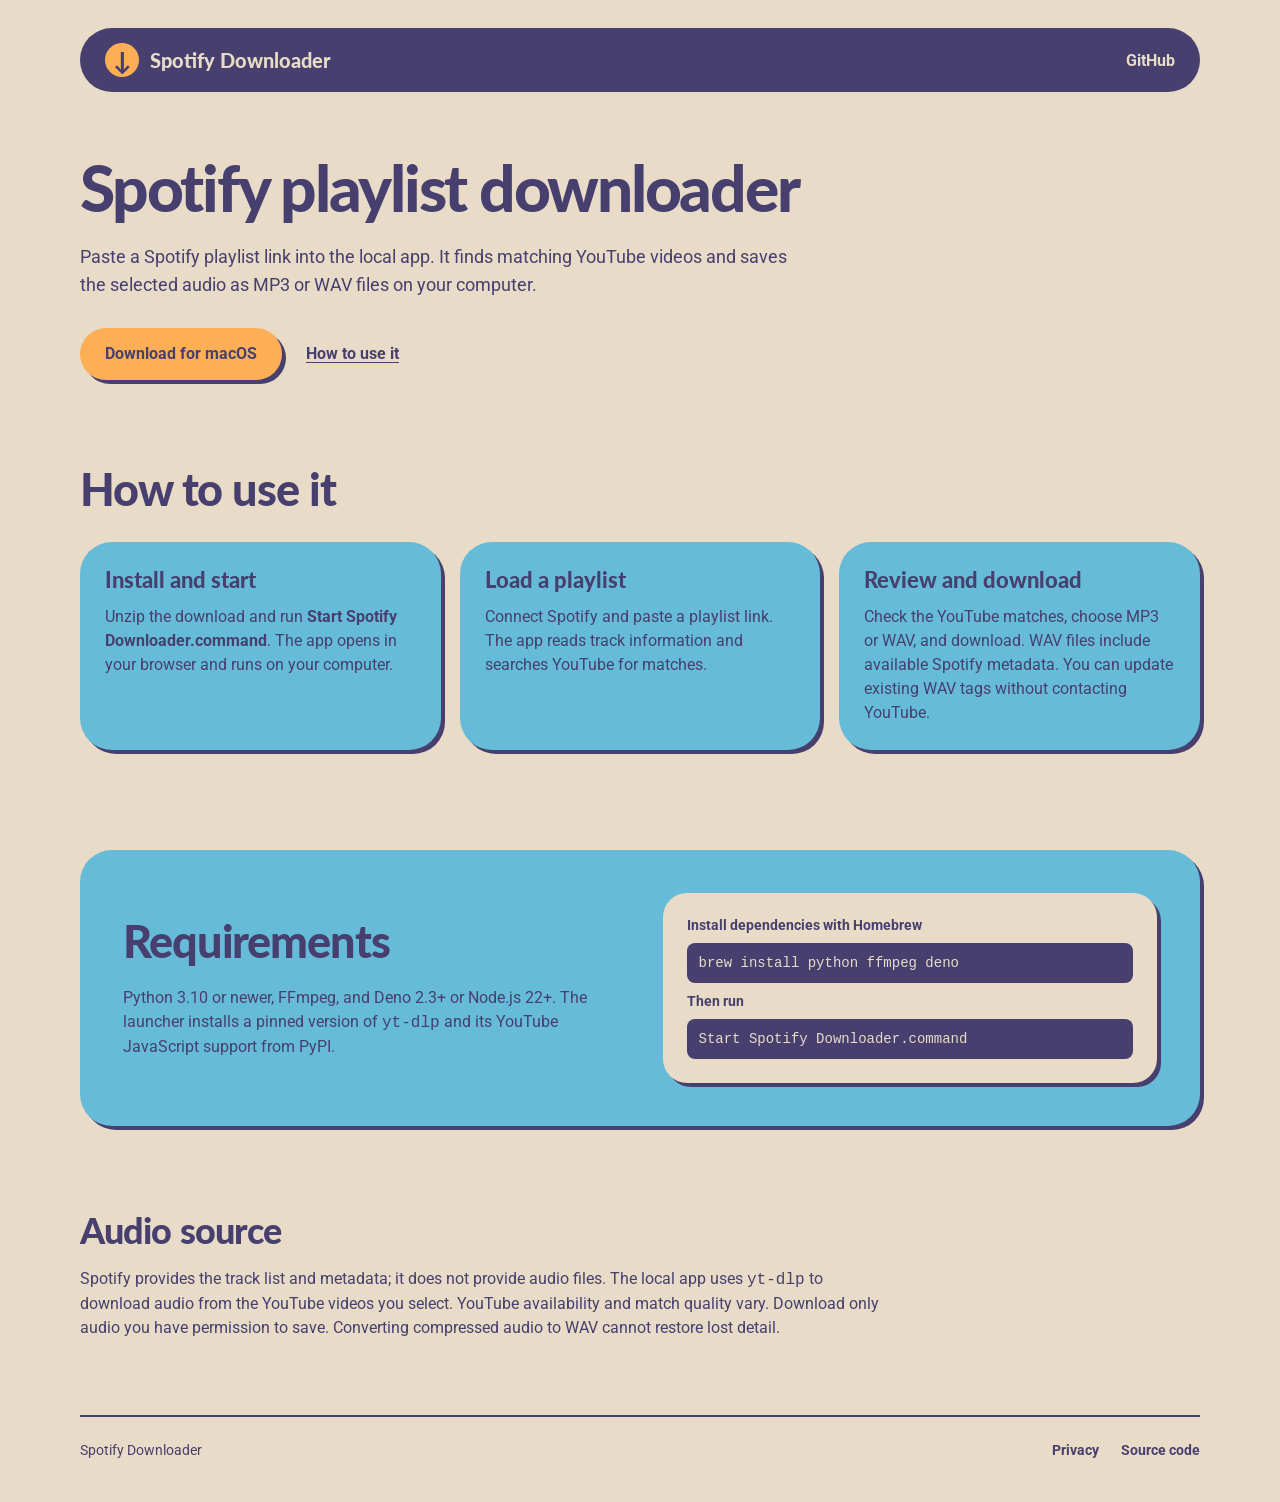
==== commit 3b6603fa: "Use plain language across downloader pages" ====
--- a/site/index.html
+++ b/site/index.html
@@ -4,19 +4,32 @@
   <meta charset="utf-8">
   <meta name="viewport" content="width=device-width, initial-scale=1">
   <meta name="theme-color" content="#e8dbc7">
-  <meta name="description" content="Download audio matched to your Spotify playlist as MP3 or WAV with a free local app.">
-  <title>Spotify Downloader · Playlist to MP3 or WAV</title>
+  <meta name="description" content="Local macOS app for matching Spotify playlist tracks to YouTube videos and saving audio as MP3 or WAV.">
+  <title>Spotify Downloader</title>
   <link rel="stylesheet" href="./style.css">
 </head>
 <body>
   <main class="shell">
-    <header class="topbar"><a class="brand" href="./"><span class="mark">↓</span><span>spotify downloader</span></a><a class="github" href="https://github.com/aljabl/Spotify-downloader">GitHub</a></header>
-    <section class="hero"><div class="eyebrow"><span class="pulse"></span> FREE LOCAL APP · macOS</div><h1>Your playlist.<br><em>Your files.</em></h1><p>Paste a Spotify playlist link. The app automatically finds YouTube matches, then saves selected audio as MP3 or WAV in a folder named <strong>Spotify</strong> on your computer.</p><div class="hero-actions"><a class="button" href="./spotify-downloader-macos.zip" download>Download the Mac app</a><a class="text-link" href="#how-it-works">How it works</a></div><div class="hero-note">Python 3.10+, FFmpeg, and Deno or Node.js required · No subscription</div></section>
-    <section class="preview" aria-label="Downloader workflow"><div class="preview-head"><span class="dot"></span><span class="dot"></span><span class="dot"></span><span class="preview-title">Spotify Downloader</span><span class="preview-local">RUNS ON YOUR COMPUTER</span></div><div class="preview-body"><div class="preview-line"><span class="preview-index">01</span><span>Connect your Spotify account</span><span class="check">✓</span></div><div class="preview-line"><span class="preview-index">02</span><span>Paste a playlist link</span><span class="pill">1,973 songs</span></div><div class="preview-line"><span class="preview-index">03</span><span>Review YouTube matches</span><span class="pill">MP3 or WAV</span></div><div class="preview-download">↓ &nbsp; Download selected matches</div></div></section>
-    <section class="section" id="how-it-works"><div class="eyebrow">ONE JOB, FOUR STEPS</div><h2>From link to audio files.</h2><div class="steps"><article><span>01</span><h3>Start the app</h3><p>Unzip the download and run <strong>Start Spotify Downloader.command</strong>. The app opens in your browser and runs locally.</p></article><article><span>02</span><h3>Connect Spotify</h3><p>Sign in to read a playlist you own or collaborate on. The app uses titles and artists; Spotify does not provide the audio files.</p></article><article><span>03</span><h3>Review the matches</h3><p>YouTube search starts automatically and prefers titles marked Official. Check uncertain results or optionally paste the correct video link.</p></article><article><span>04</span><h3>Choose MP3 or WAV</h3><p>Download selected videos' audio into the <strong>Spotify</strong> folder beside the app. WAV files include available Spotify song tags. You can update existing WAV tags without accessing YouTube.</p></article></div></section>
-    <section class="install"><div><div class="eyebrow">SETUP</div><h2>Ready when you are.</h2><p>You need Python 3.10 or newer, FFmpeg, and Deno 2.3+ or Node.js 22+. The launcher installs a pinned version of <code>yt-dlp</code> and its YouTube JavaScript support from PyPI.</p></div><div class="install-code"><span>With Homebrew on Mac</span><code>brew install python ffmpeg deno</code><span>Then unzip and open</span><code>Start Spotify Downloader.command</code></div></section>
-    <section class="fineprint"><h2>Know where the audio comes from.</h2><p>Spotify supplies the playlist track list. The local app uses <code>yt-dlp</code> to find and download audio from the YouTube videos you select. YouTube availability and match quality vary. Download only audio you have permission to save. WAV conversion cannot restore detail lost in a compressed source.</p></section>
-    <footer><span>Spotify Downloader · Free and open source</span><div><a href="./privacy.html">Privacy</a><a href="https://github.com/aljabl/Spotify-downloader">Source code</a></div></footer>
+    <header class="topbar"><a class="brand" href="./"><span class="mark">↓</span><span>Spotify Downloader</span></a><a class="github" href="https://github.com/aljabl/Spotify-downloader">GitHub</a></header>
+    <section class="hero">
+      <h1>Spotify playlist downloader</h1>
+      <p>Paste a Spotify playlist link into the local app. It finds matching YouTube videos and saves the selected audio as MP3 or WAV files on your computer.</p>
+      <div class="hero-actions"><a class="button" href="./spotify-downloader-macos.zip" download>Download for macOS</a><a class="text-link" href="#how-it-works">How to use it</a></div>
+    </section>
+    <section class="section" id="how-it-works">
+      <h2>How to use it</h2>
+      <div class="steps">
+        <article><h3>Install and start</h3><p>Unzip the download and run <strong>Start Spotify Downloader.command</strong>. The app opens in your browser and runs on your computer.</p></article>
+        <article><h3>Load a playlist</h3><p>Connect Spotify and paste a playlist link. The app reads track information and searches YouTube for matches.</p></article>
+        <article><h3>Review and download</h3><p>Check the YouTube matches, choose MP3 or WAV, and download. WAV files include available Spotify metadata. You can update existing WAV tags without contacting YouTube.</p></article>
+      </div>
+    </section>
+    <section class="install">
+      <div><h2>Requirements</h2><p>Python 3.10 or newer, FFmpeg, and Deno 2.3+ or Node.js 22+. The launcher installs a pinned version of <code>yt-dlp</code> and its YouTube JavaScript support from PyPI.</p></div>
+      <div class="install-code"><span>Install dependencies with Homebrew</span><code>brew install python ffmpeg deno</code><span>Then run</span><code>Start Spotify Downloader.command</code></div>
+    </section>
+    <section class="fineprint"><h2>Audio source</h2><p>Spotify provides the track list and metadata; it does not provide audio files. The local app uses <code>yt-dlp</code> to download audio from the YouTube videos you select. YouTube availability and match quality vary. Download only audio you have permission to save. Converting compressed audio to WAV cannot restore lost detail.</p></section>
+    <footer><span>Spotify Downloader</span><div><a href="./privacy.html">Privacy</a><a href="https://github.com/aljabl/Spotify-downloader">Source code</a></div></footer>
   </main>
 </body>
 </html>
--- a/site/style.css
+++ b/site/style.css
@@ -24,36 +24,18 @@
 .mark { display: grid; place-items: center; width: 34px; height: 34px; border-radius: 50%; color: var(--purple); background: var(--orange); font: 900 25px Lato, Arial, sans-serif; }
 .github { color: var(--cream); text-decoration: none; font-weight: 700; }
 .github:hover, footer a:hover, .text-link:hover { text-decoration: underline; }
-.hero { padding: 70px 0 58px; }
-.eyebrow { color: var(--deep-blue); font-family: Lato, Arial, sans-serif; font-size: 14px; font-weight: 900; letter-spacing: .1em; }
-.pulse { display: inline-block; width: 10px; height: 10px; margin-right: 7px; border-radius: 50%; background: var(--red); }
-.hero h1 { display: inline-block; max-width: 900px; margin: 20px 0 24px; padding: 23px 34px 29px; border-radius: 32px; background: var(--purple); color: var(--cream); font: 900 clamp(54px, 8vw, 105px)/.96 Lato, Arial, sans-serif; letter-spacing: -.055em; }
-.hero em { color: var(--orange); font-style: normal; }
-.hero p { max-width: 720px; margin: 0; font-size: 20px; line-height: 1.55; }
+.hero { padding: 62px 0 45px; }
+.hero h1 { max-width: 900px; margin: 0 0 22px; color: var(--purple); font: 900 clamp(42px, 5vw, 65px)/1.05 Lato, Arial, sans-serif; letter-spacing: -.035em; }
+.hero p { max-width: 720px; margin: 0; font-size: 18px; line-height: 1.55; }
 .hero-actions { display: flex; align-items: center; gap: 24px; flex-wrap: wrap; margin: 29px 0 20px; }
 .button { display: inline-flex; align-items: center; justify-content: center; gap: 25px; min-height: 52px; padding: 11px 25px; border-radius: 38px; background: var(--orange); color: var(--purple); box-shadow: var(--shadow); font-size: 16px; font-weight: 700; text-decoration: none; }
 .button:hover { background: #ffc380; transform: translate(-1px, -1px); box-shadow: 5px 5px 0 var(--purple); }
 .text-link { color: var(--purple); font-weight: 700; text-decoration: underline; text-underline-offset: 3px; }
-.hero-note { font-size: 14px; }
-.preview { max-width: 850px; margin: 0 0 100px auto; overflow: hidden; border-radius: 32px; background: var(--blue); box-shadow: var(--shadow); }
-.preview-head { display: flex; align-items: center; gap: 8px; padding: 17px 23px; background: var(--purple); color: var(--cream); }
-.dot { width: 9px; height: 9px; border-radius: 50%; background: var(--orange); }
-.dot:nth-child(2) { background: var(--red); }
-.dot:nth-child(3) { background: var(--blue); }
-.preview-title { margin-left: 12px; font-family: Lato, Arial, sans-serif; font-weight: 900; }
-.preview-local { margin-left: auto; font-size: 13px; font-weight: 700; }
-.preview-body { padding: 24px 30px 30px; }
-.preview-line { display: flex; align-items: center; gap: 18px; padding: 15px 5px; border-bottom: 1px solid #47406e66; font-size: 17px; }
-.preview-index { display: grid; place-items: center; min-width: 34px; height: 30px; border-radius: 8px; background: var(--deep-blue); color: var(--cream); font-size: 13px; font-weight: 700; box-shadow: 2px 2px 0 var(--purple); }
-.check, .pill { margin-left: auto; }
-.pill { padding: 7px 12px; border-radius: 20px; background: var(--cream); font-size: 13px; font-weight: 700; }
-.preview-download { display: inline-block; margin-top: 24px; padding: 12px 18px; border-radius: 38px; background: var(--red); color: var(--cream); box-shadow: var(--shadow); font-weight: 700; }
-.section { padding: 25px 0 90px; }
-.section h2, .install h2, .fineprint h2 { margin: 14px 0 32px; font: 900 clamp(38px, 5vw, 62px)/1.05 Lato, Arial, sans-serif; letter-spacing: -.035em; }
-.steps { display: grid; grid-template-columns: repeat(4, minmax(0, 1fr)); gap: 19px; }
-.steps article { min-height: 280px; padding: 25px; border-radius: 32px; background: var(--blue); box-shadow: var(--shadow); }
-.steps article > span { display: inline-grid; place-items: center; width: 34px; height: 30px; border-radius: 8px; background: var(--deep-blue); color: var(--cream); box-shadow: 2px 2px 0 var(--purple); font-size: 13px; font-weight: 700; }
-.steps h3 { margin: 38px 0 12px; font: 900 23px/1.15 Lato, Arial, sans-serif; }
+.section { padding: 20px 0 80px; }
+.section h2, .install h2, .fineprint h2 { margin: 0 0 28px; font: 900 clamp(32px, 4vw, 45px)/1.1 Lato, Arial, sans-serif; letter-spacing: -.025em; }
+.steps { display: grid; grid-template-columns: repeat(3, minmax(0, 1fr)); gap: 19px; }
+.steps article { padding: 25px; border-radius: 32px; background: var(--blue); box-shadow: var(--shadow); }
+.steps h3 { margin: 0 0 12px; font: 900 22px/1.15 Lato, Arial, sans-serif; }
 .steps p, .install p, .fineprint p { margin: 0; font-size: 16px; line-height: 1.5; }
 .install { display: grid; grid-template-columns: 1fr 1fr; gap: 45px; align-items: center; margin: 20px 0 85px; padding: 43px; border-radius: 32px; background: var(--blue); box-shadow: var(--shadow); }
 .install h2 { margin-bottom: 20px; }
@@ -68,5 +50,5 @@
 footer { display: flex; justify-content: space-between; gap: 20px; flex-wrap: wrap; padding: 25px 0 45px; border-top: 2px solid var(--purple); font-size: 14px; }
 footer div { display: flex; gap: 22px; }
 footer a { font-weight: 700; text-decoration: none; }
-@media (max-width: 900px) { .steps { grid-template-columns: repeat(2, minmax(0, 1fr)); } .steps article { min-height: 0; } .install { grid-template-columns: 1fr; } .preview { margin-bottom: 80px; } }
-@media (max-width: 600px) { .shell { width: calc(100% - 28px); } .topbar { padding: 12px 16px; } .brand { font-size: 17px; } .github { font-size: 14px; } .hero { padding: 45px 0; } .hero h1 { padding: 19px 22px 24px; font-size: clamp(43px, 11vw, 66px); } .hero p { font-size: 17px; } .steps { grid-template-columns: 1fr; } .steps h3 { margin-top: 24px; } .install { padding: 25px; } .preview-local { display: none; } .preview-body { padding: 16px 20px 25px; } .preview-line { font-size: 15px; } .pill { font-size: 12px; } }
+@media (max-width: 900px) { .steps { grid-template-columns: repeat(2, minmax(0, 1fr)); } .install { grid-template-columns: 1fr; } }
+@media (max-width: 600px) { .shell { width: calc(100% - 28px); } .topbar { padding: 12px 16px; } .brand { font-size: 17px; } .github { font-size: 14px; } .hero { padding: 45px 0 35px; } .hero h1 { font-size: 40px; } .hero p { font-size: 17px; } .steps { grid-template-columns: 1fr; } .install { padding: 25px; } }
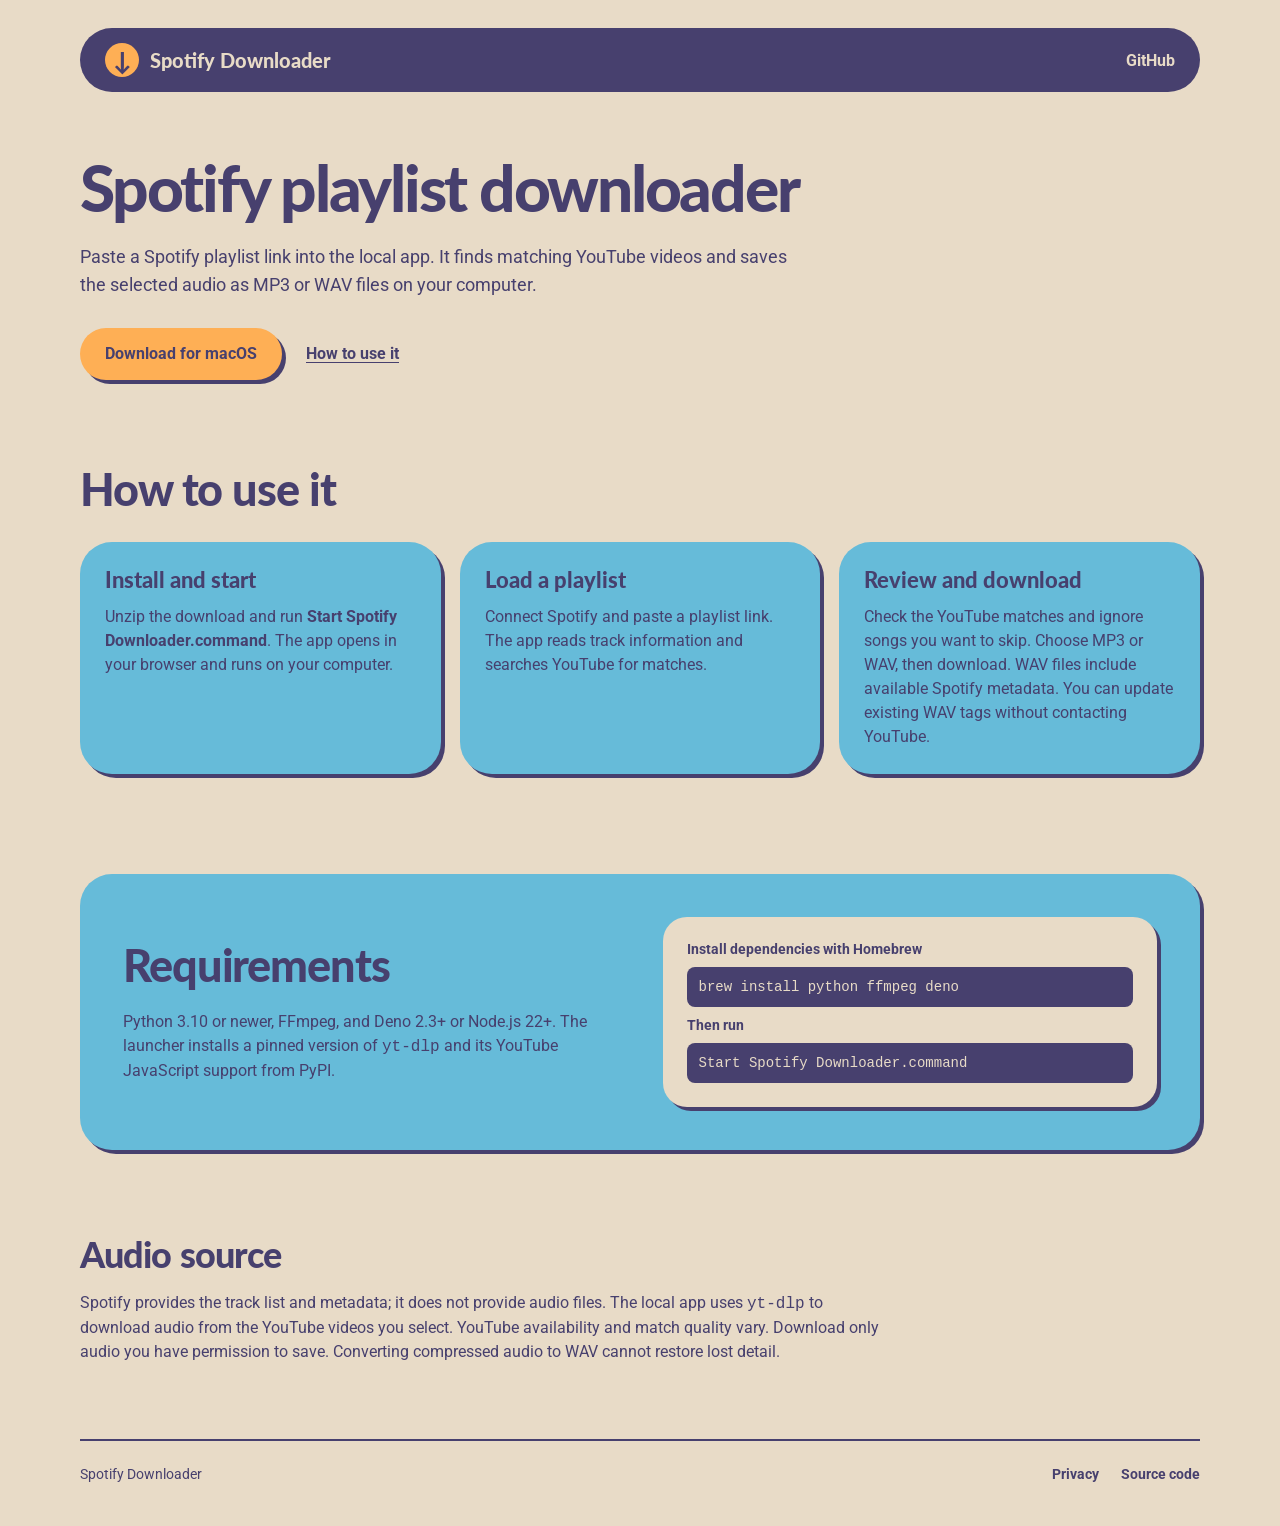
==== commit 04a86861: "Add per-song Ignore control to skip pipeline" ====
--- a/site/index.html
+++ b/site/index.html
@@ -21,7 +21,7 @@
       <div class="steps">
         <article><h3>Install and start</h3><p>Unzip the download and run <strong>Start Spotify Downloader.command</strong>. The app opens in your browser and runs on your computer.</p></article>
         <article><h3>Load a playlist</h3><p>Connect Spotify and paste a playlist link. The app reads track information and searches YouTube for matches.</p></article>
-        <article><h3>Review and download</h3><p>Check the YouTube matches, choose MP3 or WAV, and download. WAV files include available Spotify metadata. You can update existing WAV tags without contacting YouTube.</p></article>
+        <article><h3>Review and download</h3><p>Check the YouTube matches and ignore songs you want to skip. Choose MP3 or WAV, then download. WAV files include available Spotify metadata. You can update existing WAV tags without contacting YouTube.</p></article>
       </div>
     </section>
     <section class="install">
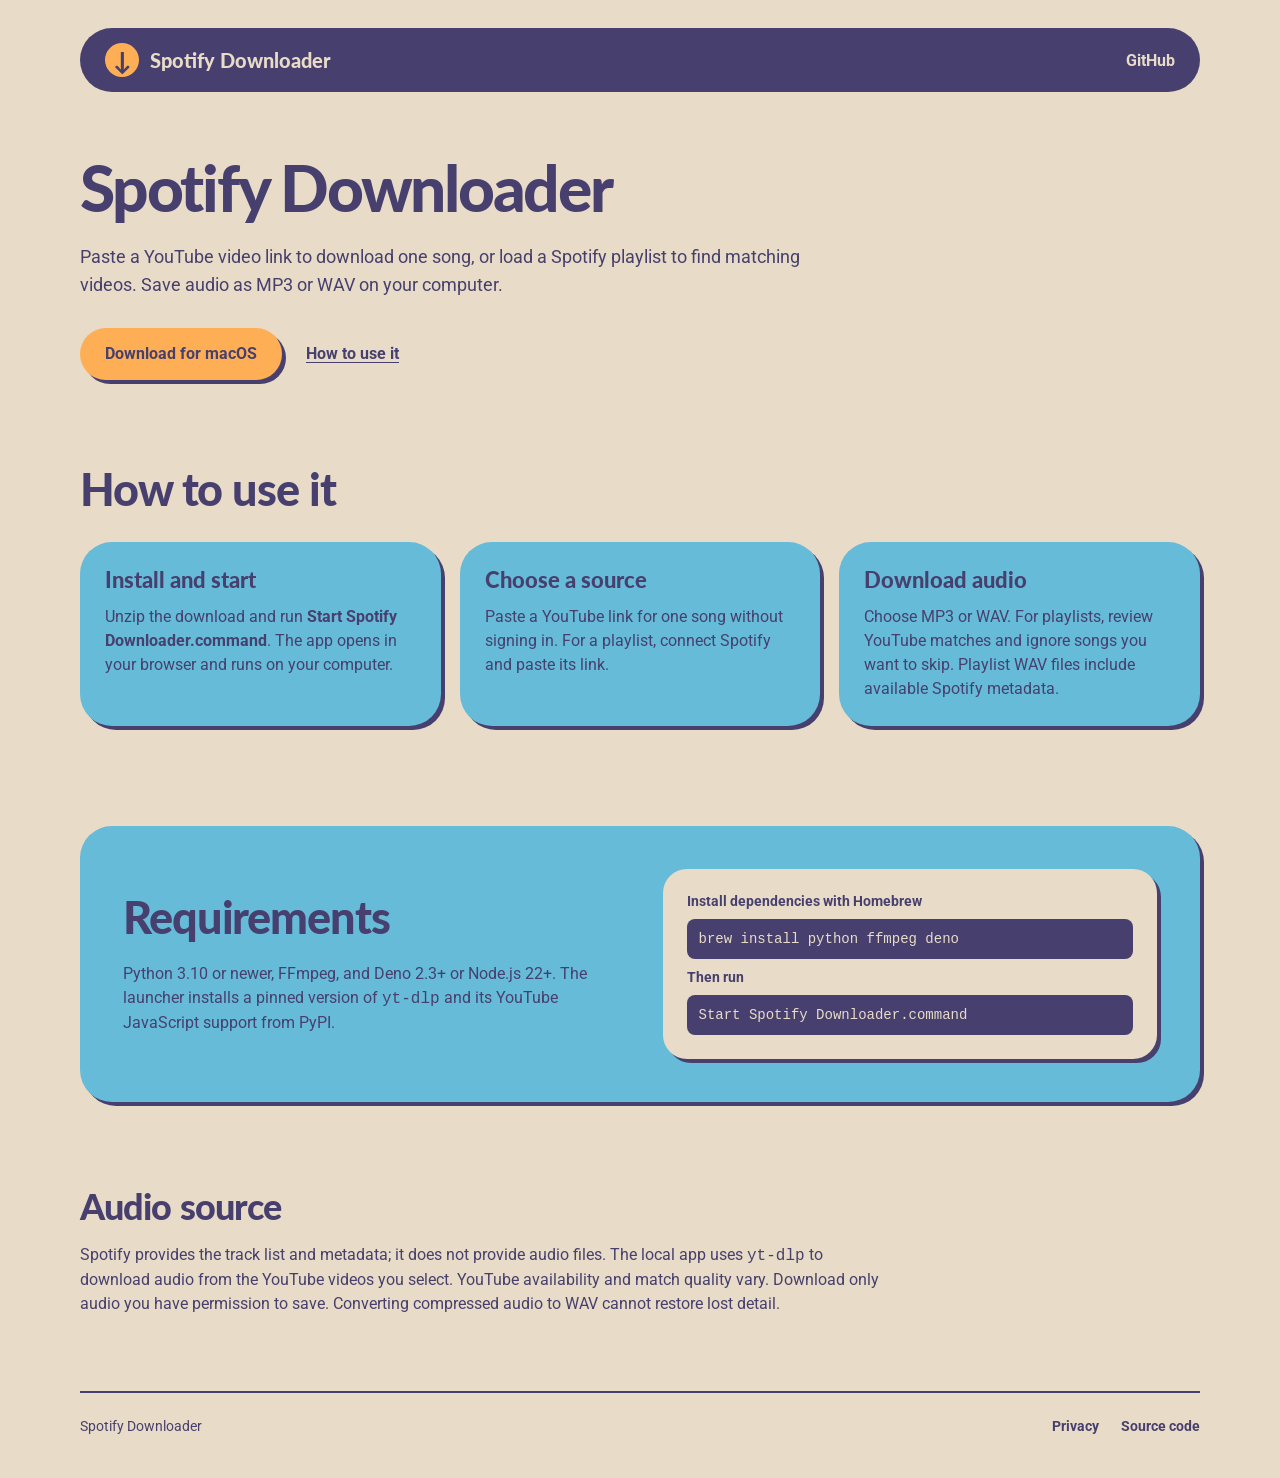
==== commit 69104ae8: "Add one-off YouTube audio downloads" ====
--- a/site/index.html
+++ b/site/index.html
@@ -4,7 +4,7 @@
   <meta charset="utf-8">
   <meta name="viewport" content="width=device-width, initial-scale=1">
   <meta name="theme-color" content="#e8dbc7">
-  <meta name="description" content="Local macOS app for matching Spotify playlist tracks to YouTube videos and saving audio as MP3 or WAV.">
+  <meta name="description" content="Local macOS app for saving audio from a YouTube video link or a Spotify playlist as MP3 or WAV.">
   <title>Spotify Downloader</title>
   <link rel="stylesheet" href="./style.css">
 </head>
@@ -12,16 +12,16 @@
   <main class="shell">
     <header class="topbar"><a class="brand" href="./"><span class="mark">↓</span><span>Spotify Downloader</span></a><a class="github" href="https://github.com/aljabl/Spotify-downloader">GitHub</a></header>
     <section class="hero">
-      <h1>Spotify playlist downloader</h1>
-      <p>Paste a Spotify playlist link into the local app. It finds matching YouTube videos and saves the selected audio as MP3 or WAV files on your computer.</p>
+      <h1>Spotify Downloader</h1>
+      <p>Paste a YouTube video link to download one song, or load a Spotify playlist to find matching videos. Save audio as MP3 or WAV on your computer.</p>
       <div class="hero-actions"><a class="button" href="./spotify-downloader-macos.zip" download>Download for macOS</a><a class="text-link" href="#how-it-works">How to use it</a></div>
     </section>
     <section class="section" id="how-it-works">
       <h2>How to use it</h2>
       <div class="steps">
         <article><h3>Install and start</h3><p>Unzip the download and run <strong>Start Spotify Downloader.command</strong>. The app opens in your browser and runs on your computer.</p></article>
-        <article><h3>Load a playlist</h3><p>Connect Spotify and paste a playlist link. The app reads track information and searches YouTube for matches.</p></article>
-        <article><h3>Review and download</h3><p>Check the YouTube matches and ignore songs you want to skip. Choose MP3 or WAV, then download. WAV files include available Spotify metadata. You can update existing WAV tags without contacting YouTube.</p></article>
+        <article><h3>Choose a source</h3><p>Paste a YouTube link for one song without signing in. For a playlist, connect Spotify and paste its link.</p></article>
+        <article><h3>Download audio</h3><p>Choose MP3 or WAV. For playlists, review YouTube matches and ignore songs you want to skip. Playlist WAV files include available Spotify metadata.</p></article>
       </div>
     </section>
     <section class="install">
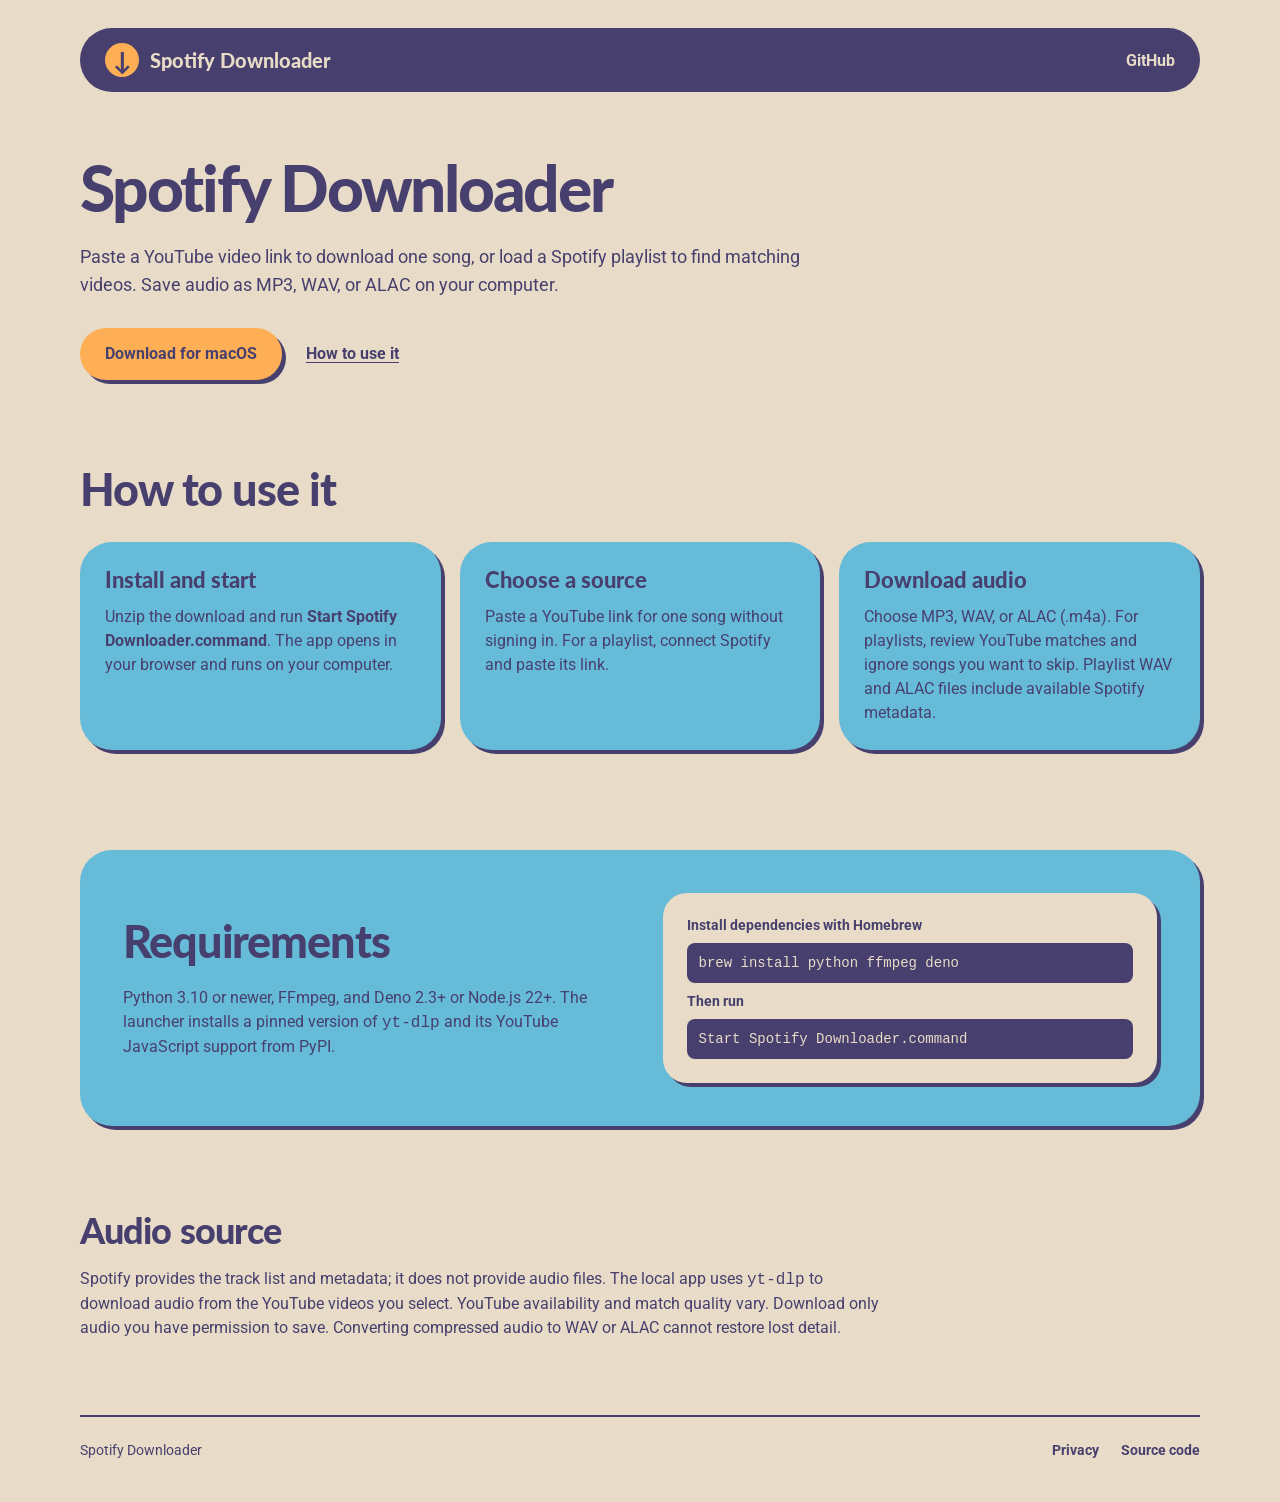
==== commit fd410bd3: "Add ALAC downloads with metadata" ====
--- a/site/index.html
+++ b/site/index.html
@@ -4,7 +4,7 @@
   <meta charset="utf-8">
   <meta name="viewport" content="width=device-width, initial-scale=1">
   <meta name="theme-color" content="#e8dbc7">
-  <meta name="description" content="Local macOS app for saving audio from a YouTube video link or a Spotify playlist as MP3 or WAV.">
+  <meta name="description" content="Local macOS app for saving audio from a YouTube video link or a Spotify playlist as MP3, WAV, or ALAC.">
   <title>Spotify Downloader</title>
   <link rel="stylesheet" href="./style.css">
 </head>
@@ -13,7 +13,7 @@
     <header class="topbar"><a class="brand" href="./"><span class="mark">↓</span><span>Spotify Downloader</span></a><a class="github" href="https://github.com/aljabl/Spotify-downloader">GitHub</a></header>
     <section class="hero">
       <h1>Spotify Downloader</h1>
-      <p>Paste a YouTube video link to download one song, or load a Spotify playlist to find matching videos. Save audio as MP3 or WAV on your computer.</p>
+      <p>Paste a YouTube video link to download one song, or load a Spotify playlist to find matching videos. Save audio as MP3, WAV, or ALAC on your computer.</p>
       <div class="hero-actions"><a class="button" href="./spotify-downloader-macos.zip" download>Download for macOS</a><a class="text-link" href="#how-it-works">How to use it</a></div>
     </section>
     <section class="section" id="how-it-works">
@@ -21,14 +21,14 @@
       <div class="steps">
         <article><h3>Install and start</h3><p>Unzip the download and run <strong>Start Spotify Downloader.command</strong>. The app opens in your browser and runs on your computer.</p></article>
         <article><h3>Choose a source</h3><p>Paste a YouTube link for one song without signing in. For a playlist, connect Spotify and paste its link.</p></article>
-        <article><h3>Download audio</h3><p>Choose MP3 or WAV. For playlists, review YouTube matches and ignore songs you want to skip. Playlist WAV files include available Spotify metadata.</p></article>
+        <article><h3>Download audio</h3><p>Choose MP3, WAV, or ALAC (.m4a). For playlists, review YouTube matches and ignore songs you want to skip. Playlist WAV and ALAC files include available Spotify metadata.</p></article>
       </div>
     </section>
     <section class="install">
       <div><h2>Requirements</h2><p>Python 3.10 or newer, FFmpeg, and Deno 2.3+ or Node.js 22+. The launcher installs a pinned version of <code>yt-dlp</code> and its YouTube JavaScript support from PyPI.</p></div>
       <div class="install-code"><span>Install dependencies with Homebrew</span><code>brew install python ffmpeg deno</code><span>Then run</span><code>Start Spotify Downloader.command</code></div>
     </section>
-    <section class="fineprint"><h2>Audio source</h2><p>Spotify provides the track list and metadata; it does not provide audio files. The local app uses <code>yt-dlp</code> to download audio from the YouTube videos you select. YouTube availability and match quality vary. Download only audio you have permission to save. Converting compressed audio to WAV cannot restore lost detail.</p></section>
+    <section class="fineprint"><h2>Audio source</h2><p>Spotify provides the track list and metadata; it does not provide audio files. The local app uses <code>yt-dlp</code> to download audio from the YouTube videos you select. YouTube availability and match quality vary. Download only audio you have permission to save. Converting compressed audio to WAV or ALAC cannot restore lost detail.</p></section>
     <footer><span>Spotify Downloader</span><div><a href="./privacy.html">Privacy</a><a href="https://github.com/aljabl/Spotify-downloader">Source code</a></div></footer>
   </main>
 </body>
